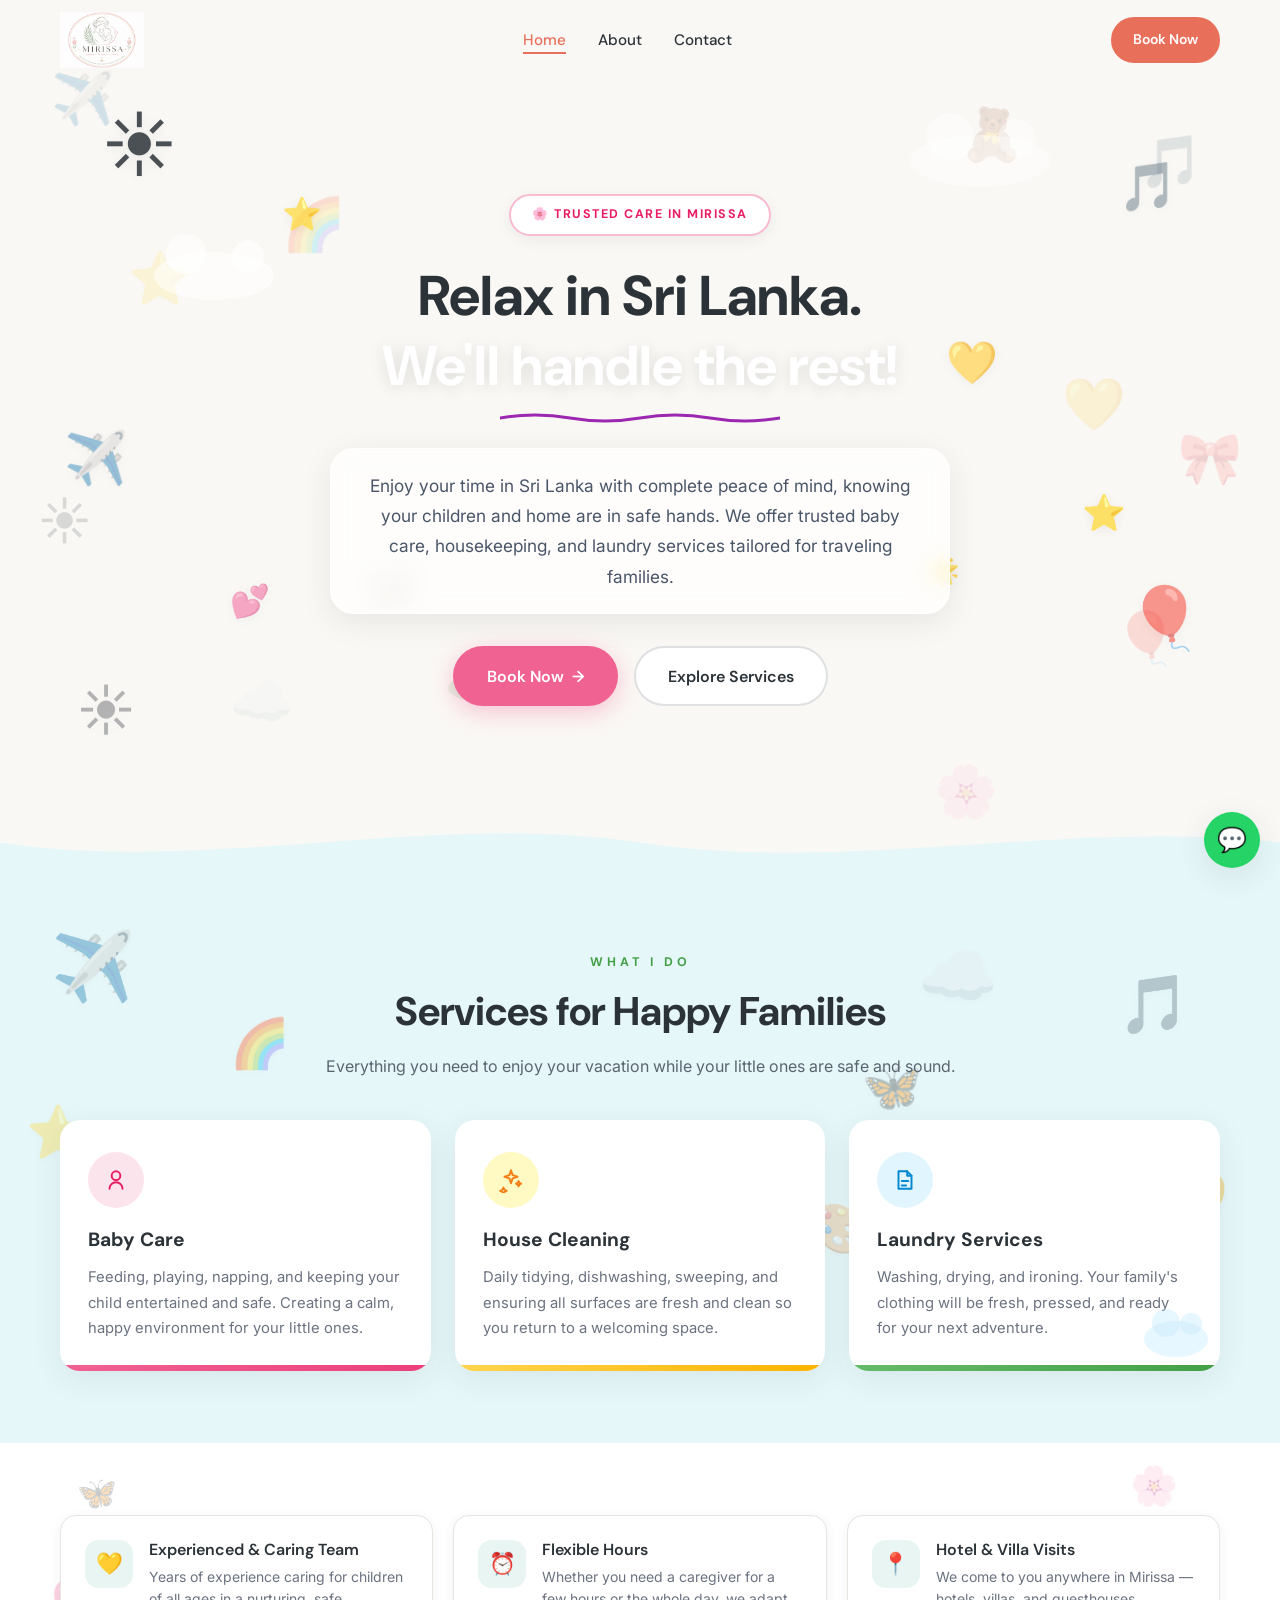
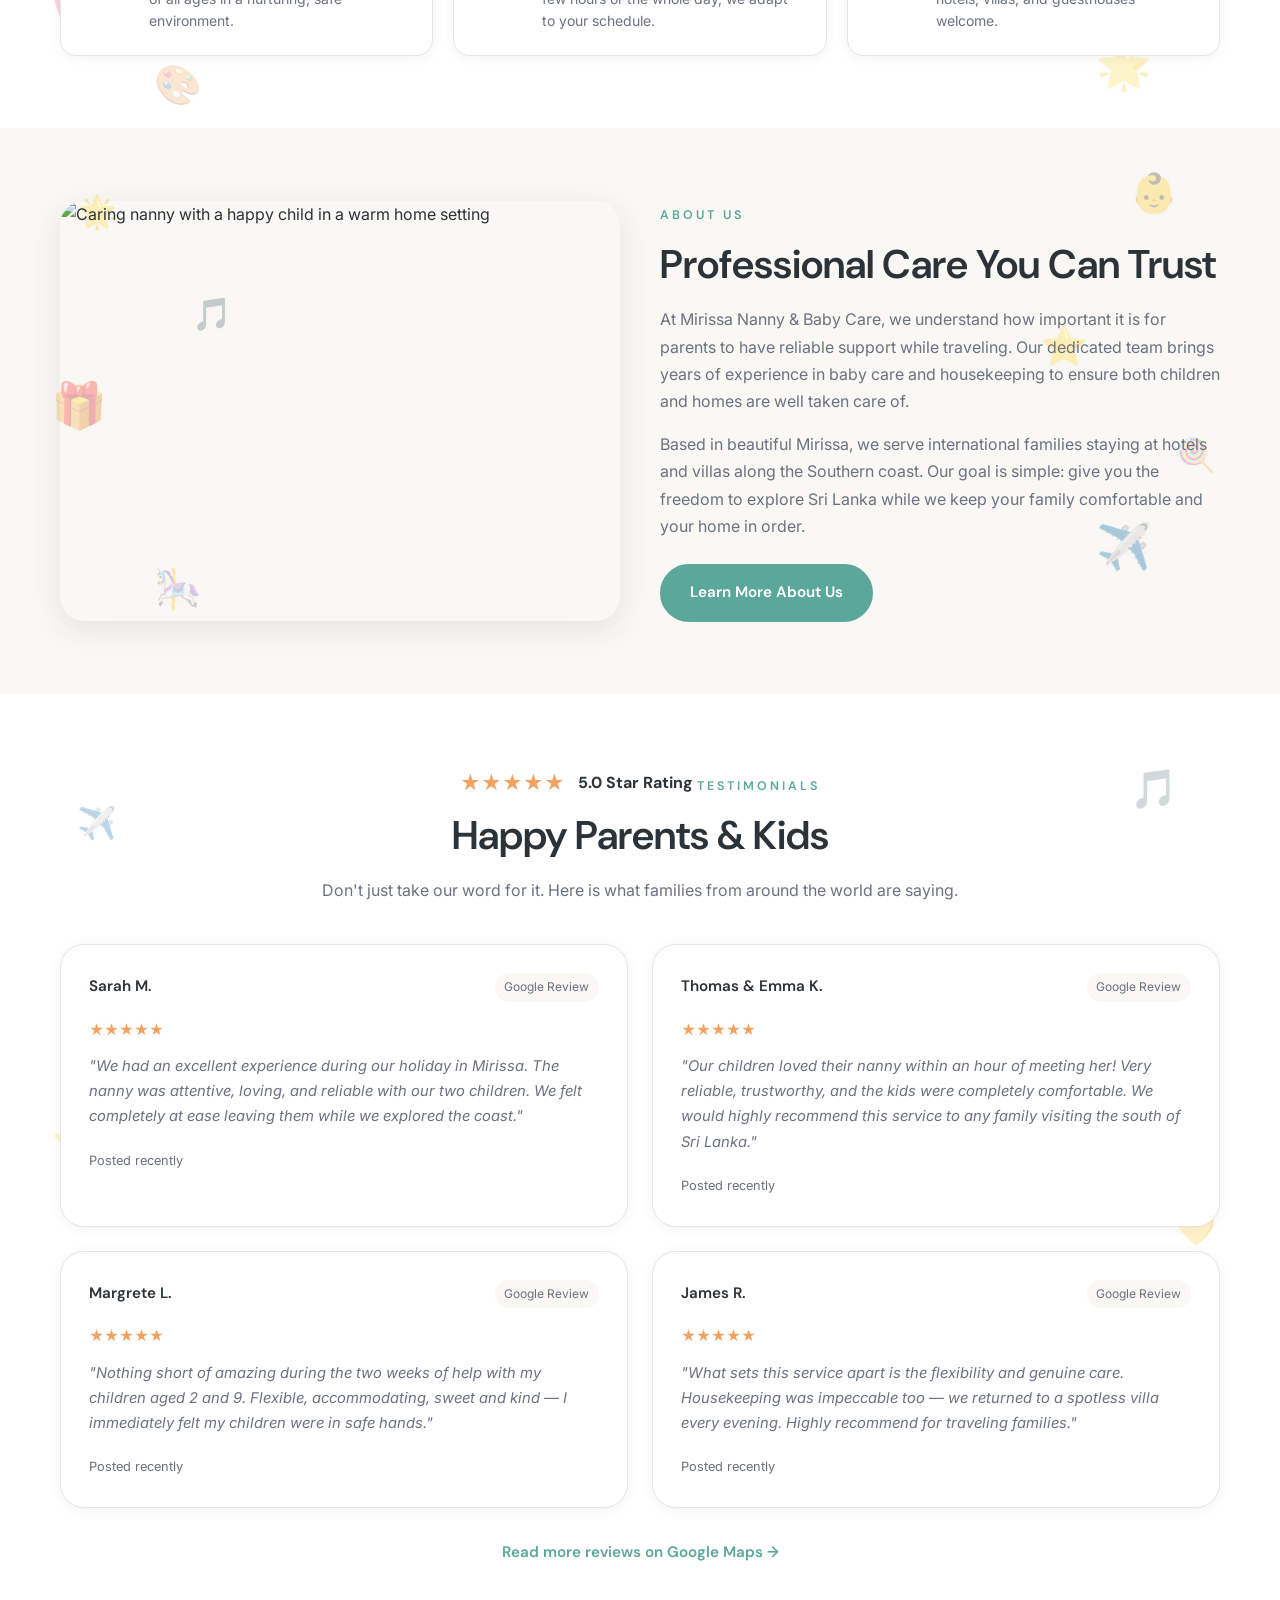
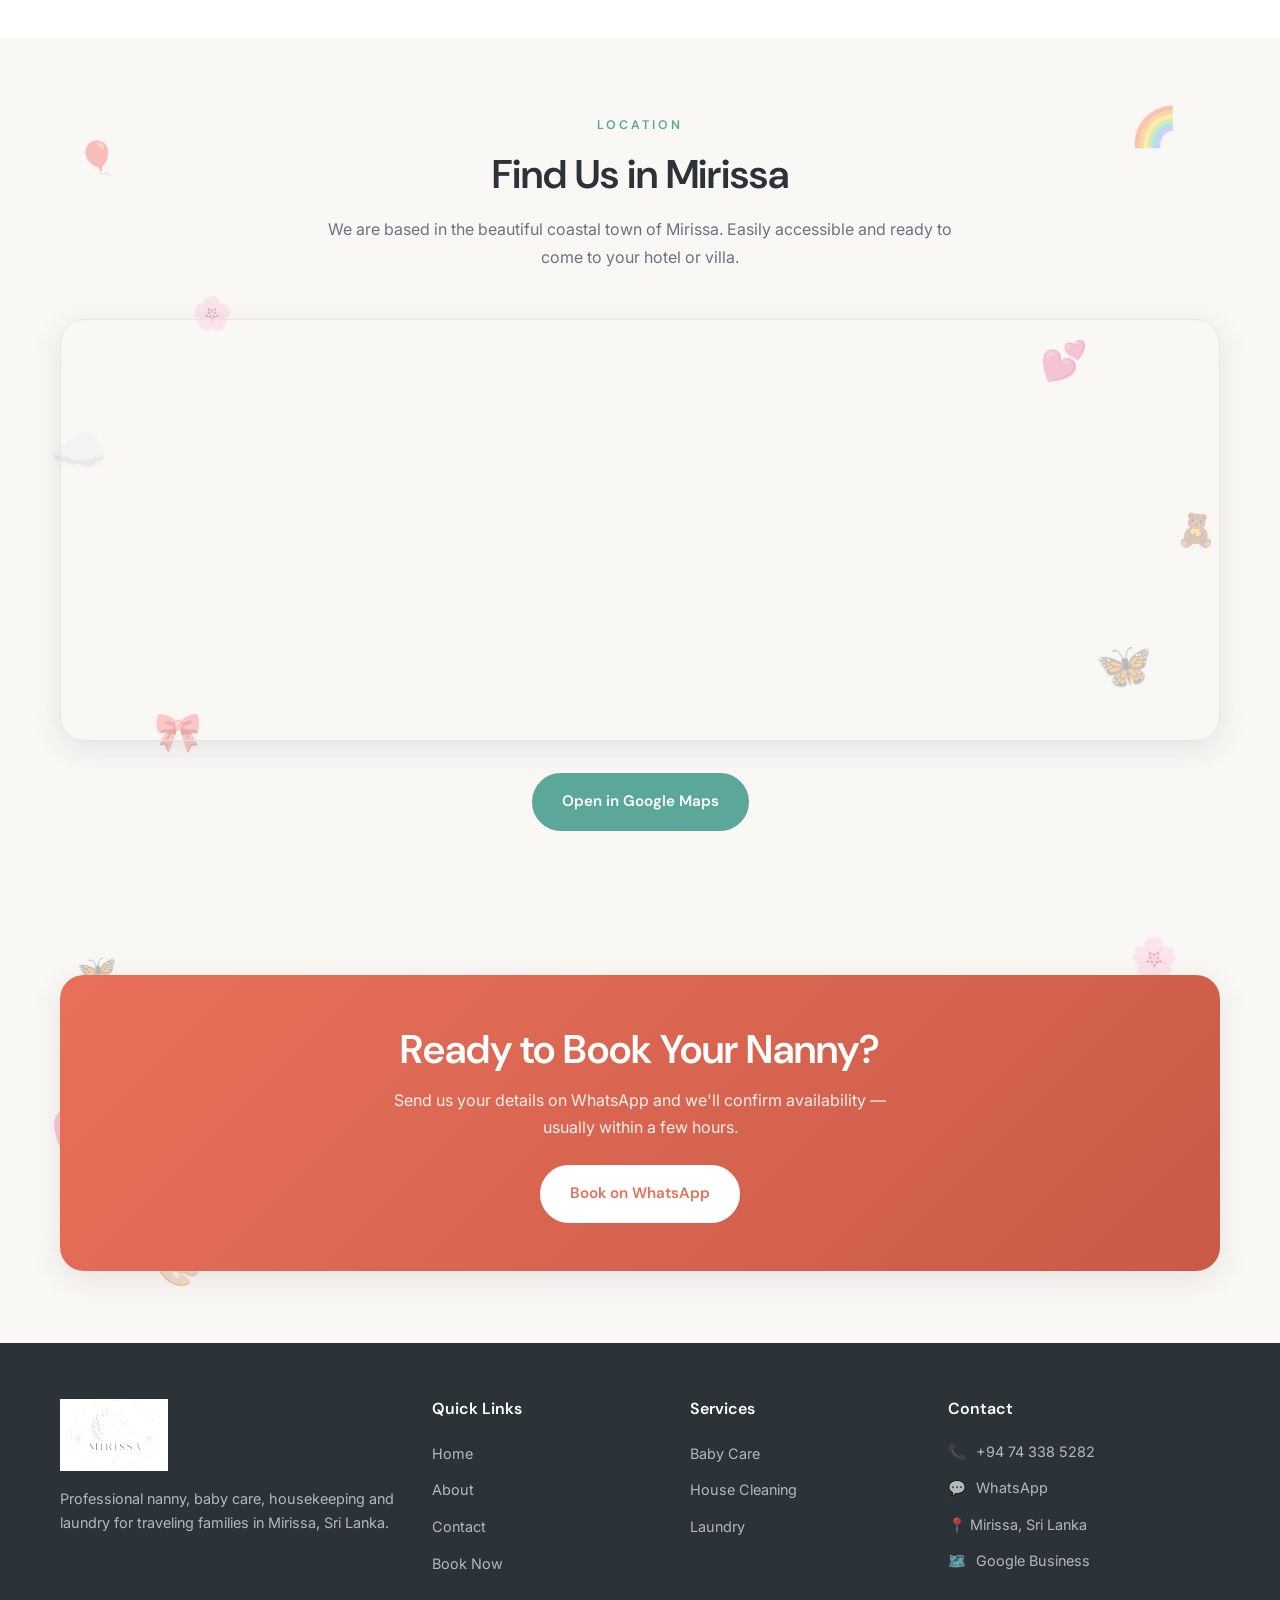
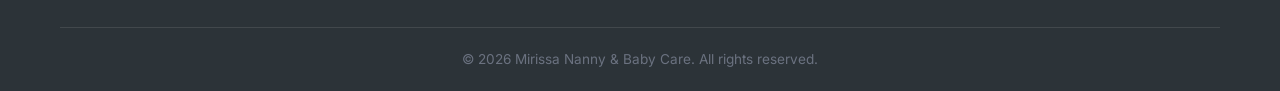
==== index.html @ ecc8b98b "add changes" ====
<!DOCTYPE html>
<html lang="en">
<head>
  <meta charset="UTF-8">
  <meta name="viewport" content="width=device-width, initial-scale=1.0">
  <meta name="description" content="Mirissa Nanny & Baby Care — professional nanny, baby care, housekeeping and laundry for traveling families in Mirissa, Sri Lanka. Book via WhatsApp.">
  <meta name="keywords" content="Mirissa nanny, baby care Mirissa, Sri Lanka nanny service, traveling families Mirissa, housekeeping Mirissa, villa nanny Sri Lanka">
  <meta name="author" content="Mirissa Nanny & Baby Care">
  <meta name="robots" content="index, follow">
  <link rel="canonical" href="https://mirissananny.com/">

  <title>Mirissa Nanny &amp; Baby Care | Trusted Baby Care for Traveling Families in Sri Lanka</title>

  <meta property="og:type" content="website">
  <meta property="og:title" content="Mirissa Nanny &amp; Baby Care | Trusted Baby Care in Sri Lanka">
  <meta property="og:description" content="Professional nanny, baby care, housekeeping and laundry for traveling families in Mirissa. Peace of mind while you explore Sri Lanka.">
  <meta property="og:url" content="https://mirissananny.com/">
  <meta property="og:image" content="https://mirissananny.com/images/logo.png">
  <meta property="og:locale" content="en_US">
  <meta property="og:site_name" content="Mirissa Nanny &amp; Baby Care">

  <meta name="twitter:card" content="summary_large_image">
  <meta name="twitter:title" content="Mirissa Nanny &amp; Baby Care">
  <meta name="twitter:description" content="Trusted baby care and housekeeping for traveling families in Mirissa, Sri Lanka.">
  <meta name="twitter:image" content="https://mirissananny.com/images/logo.png">

  <link rel="preconnect" href="https://fonts.googleapis.com">
  <link rel="preconnect" href="https://fonts.gstatic.com" crossorigin>
  <link href="https://fonts.googleapis.com/css2?family=DM+Sans:ital,opsz,wght@0,9..40,400;0,9..40,500;0,9..40,600;0,9..40,700;1,9..40,400&family=Inter:wght@400;500;600&display=swap" rel="stylesheet">
  <link rel="stylesheet" href="css/style.css">
  <link rel="icon" href="images/logo.png" type="image/png">

  <script type="application/ld+json">
  {
    "@context": "https://schema.org",
    "@type": "LocalBusiness",
    "name": "Mirissa Nanny & Baby Care",
    "description": "Professional nanny, baby care, housekeeping and laundry services for traveling families in Mirissa, Sri Lanka.",
    "url": "https://mirissananny.com",
    "telephone": "+94743385282",
    "image": "https://mirissananny.com/images/logo.png",
    "priceRange": "$$",
    "address": {
      "@type": "PostalAddress",
      "addressLocality": "Mirissa",
      "addressRegion": "Southern Province",
      "addressCountry": "LK"
    },
    "geo": {
      "@type": "GeoCoordinates",
      "latitude": "5.9483",
      "longitude": "80.4718"
    },
    "sameAs": ["https://share.google/t165Rj4TOkKUXh0MC"],
    "hasOfferCatalog": {
      "@type": "OfferCatalog",
      "name": "Family Care Services",
      "itemListElement": [
        { "@type": "Offer", "itemOffered": { "@type": "Service", "name": "Baby Care" } },
        { "@type": "Offer", "itemOffered": { "@type": "Service", "name": "House Cleaning" } },
        { "@type": "Offer", "itemOffered": { "@type": "Service", "name": "Laundry Services" } }
      ]
    }
  }
  </script>
</head>
<body class="page-home">

  <header class="header transparent" role="banner">
    <div class="header-inner">
      <a href="index.html" class="logo" aria-label="Mirissa Nanny &amp; Baby Care Home">
        <img src="images/logo.png" alt="Mirissa Nanny &amp; Baby Care" class="logo-img" width="200" height="72">
      </a>
      <nav class="nav" role="navigation" aria-label="Main navigation">
        <ul class="nav-list">
          <li><a href="index.html" class="nav-link active">Home</a></li>
          <li><a href="about.html" class="nav-link">About</a></li>
          <li><a href="contact.html" class="nav-link">Contact</a></li>
        </ul>
      </nav>
      <a href="contact.html#booking" class="btn btn-primary btn-sm header-cta">Book Now</a>
      <button class="hamburger" aria-label="Toggle menu"><span></span><span></span><span></span></button>
    </div>
  </header>

  <div class="mobile-nav-overlay"></div>
  <nav class="mobile-nav" role="navigation" aria-label="Mobile navigation">
    <ul class="mobile-nav-list">
      <li><a href="index.html" class="mobile-nav-link active">Home</a></li>
      <li><a href="about.html" class="mobile-nav-link">About</a></li>
      <li><a href="contact.html" class="mobile-nav-link">Contact</a></li>
      <li><a href="contact.html#booking" class="btn btn-primary" style="margin-top:1rem;width:100%;">Book Now</a></li>
    </ul>
  </nav>

  <main>
    <section class="hero hero-carousel" aria-label="Welcome">
      <div class="hero-carousel-bg" aria-hidden="true">
        <div class="hero-gradient-slide hero-gradient-slide-1"></div>
        <div class="hero-gradient-slide hero-gradient-slide-2"></div>
        <div class="hero-gradient-slide hero-gradient-slide-3"></div>
        <div class="hero-gradient-slide hero-gradient-slide-4"></div>
      </div>

      <div class="hero-float-decor" aria-hidden="true">
        <span class="hero-float hero-float-1">☀️</span>
        <span class="hero-float hero-float-2">☀️</span>
        <span class="hero-float hero-float-3">⭐</span>
        <span class="hero-float hero-float-4">⭐</span>
        <span class="hero-float hero-float-5">💛</span>
        <span class="hero-float hero-float-6">🎵</span>
        <span class="hero-float hero-float-7">✈️</span>
        <span class="hero-float hero-float-8">🎈</span>
        <span class="hero-float hero-float-9">💕</span>
        <span class="hero-float hero-float-10">🌟</span>
        <div class="hero-cloud hero-cloud-1"></div>
        <div class="hero-cloud hero-cloud-2"></div>
        <div class="hero-cloud hero-cloud-3"></div>
      </div>

      <div class="hero-content">
        <div class="hero-badge">🌸 Trusted Care in Mirissa</div>
        <h1 class="hero-title">
          <span class="hero-title-line">Relax in Sri Lanka.</span>
          <span class="hero-title-line hero-title-accent">We'll handle the rest!</span>
          <svg class="hero-wavy-line" viewBox="0 0 320 12" preserveAspectRatio="none" aria-hidden="true">
            <path d="M0,6 Q40,0 80,6 T160,6 T240,6 T320,6" fill="none" stroke="#9C27B0" stroke-width="3" stroke-linecap="round"/>
          </svg>
        </h1>
        <div class="hero-desc-box">
          <p>Enjoy your time in Sri Lanka with complete peace of mind, knowing your children and home are in safe hands. We offer trusted baby care, housekeeping, and laundry services tailored for traveling families.</p>
        </div>
        <div class="btn-group">
          <a href="contact.html#booking" class="btn btn-hero-primary">Book Now <span aria-hidden="true">→</span></a>
          <a href="#services" class="btn btn-hero-outline">Explore Services</a>
        </div>
      </div>

      <div class="hero-bottom-wave" aria-hidden="true">
        <svg viewBox="0 0 1440 120" preserveAspectRatio="none" xmlns="http://www.w3.org/2000/svg">
          <path d="M0,48 C240,88 480,8 720,48 C960,88 1200,18 1440,48 L1440,120 L0,120 Z" fill="#E6F7F9"/>
        </svg>
      </div>
    </section>

    <section class="section section-services" id="services">
      <div class="services-decor" aria-hidden="true">
        <span class="services-float services-float-1">✈️</span>
        <span class="services-float services-float-2">🎵</span>
        <span class="services-float services-float-3">⭐</span>
        <span class="services-float services-float-4">💛</span>
        <span class="services-float services-float-5">☀️</span>
        <span class="services-float services-float-6">🎈</span>
        <span class="services-float services-float-7">🌈</span>
        <span class="services-float services-float-8">☁️</span>
        <span class="services-float services-float-9">🧸</span>
        <span class="services-float services-float-10">🎀</span>
        <span class="services-float services-float-11">🦋</span>
        <span class="services-float services-float-12">🌸</span>
        <span class="services-float services-float-13">💕</span>
        <span class="services-float services-float-14">🎪</span>
        <span class="services-float services-float-15">🎨</span>
      </div>
      <div class="container text-center">
        <span class="section-label section-label-green animate-on-scroll">What I Do</span>
        <h2 class="section-title animate-on-scroll">Services for Happy Families</h2>
        <p class="section-subtitle animate-on-scroll">Everything you need to enjoy your vacation while your little ones are safe and sound.</p>
        <div class="services-grid">
          <article class="service-card service-card-pink animate-on-scroll">
            <div class="service-card-inner">
              <div class="service-icon-wrap service-icon-pink" aria-hidden="true">
                <svg viewBox="0 0 24 24" fill="none" stroke="currentColor" stroke-width="1.8" stroke-linecap="round" stroke-linejoin="round"><circle cx="12" cy="8" r="4"/><path d="M6 20c0-3.3 2.7-6 6-6s6 2.7 6 6"/></svg>
              </div>
              <h3>Baby Care</h3>
              <p>Feeding, playing, napping, and keeping your child entertained and safe. Creating a calm, happy environment for your little ones.</p>
            </div>
            <div class="service-accent service-accent-pink"></div>
          </article>
          <article class="service-card service-card-yellow animate-on-scroll">
            <div class="service-card-inner">
              <div class="service-icon-wrap service-icon-yellow" aria-hidden="true">
                <svg viewBox="0 0 24 24" fill="none" stroke="currentColor" stroke-width="1.8" stroke-linecap="round" stroke-linejoin="round"><path d="M12 3l1.5 4.5L18 9l-4.5 1.5L12 15l-1.5-4.5L6 9l4.5-1.5L12 3z"/><path d="M5 19l1 2 2 1-2 1-1 2-1-2-2-1 2-1 1-2z"/><path d="M19 13l.8 1.6 1.6.8-1.6.8-.8 1.6-.8-1.6-1.6-.8 1.6-.8.8-1.6z"/></svg>
              </div>
              <h3>House Cleaning</h3>
              <p>Daily tidying, dishwashing, sweeping, and ensuring all surfaces are fresh and clean so you return to a welcoming space.</p>
            </div>
            <div class="service-accent service-accent-yellow"></div>
          </article>
          <article class="service-card service-card-green animate-on-scroll">
            <div class="service-card-inner">
              <div class="service-icon-wrap service-icon-blue" aria-hidden="true">
                <svg viewBox="0 0 24 24" fill="none" stroke="currentColor" stroke-width="1.8" stroke-linecap="round" stroke-linejoin="round"><path d="M6 4h8l4 4v12H6z"/><path d="M14 4v4h4"/><path d="M9 13h6"/><path d="M9 17h4"/></svg>
              </div>
              <h3>Laundry Services</h3>
              <p>Washing, drying, and ironing. Your family's clothing will be fresh, pressed, and ready for your next adventure.</p>
              <div class="service-cloud" aria-hidden="true"></div>
            </div>
            <div class="service-accent service-accent-green"></div>
          </article>
        </div>
      </div>
    </section>

    <section class="section section-alt">
      <div class="container">
        <div class="features-strip">
          <div class="feature-mini animate-on-scroll">
            <div class="feature-mini-icon" aria-hidden="true">💛</div>
            <div>
              <h4>Experienced &amp; Caring Team</h4>
              <p>Years of experience caring for children of all ages in a nurturing, safe environment.</p>
            </div>
          </div>
          <div class="feature-mini animate-on-scroll">
            <div class="feature-mini-icon" aria-hidden="true">⏰</div>
            <div>
              <h4>Flexible Hours</h4>
              <p>Whether you need a caregiver for a few hours or the whole day, we adapt to your schedule.</p>
            </div>
          </div>
          <div class="feature-mini animate-on-scroll">
            <div class="feature-mini-icon" aria-hidden="true">📍</div>
            <div>
              <h4>Hotel &amp; Villa Visits</h4>
              <p>We come to you anywhere in Mirissa — hotels, villas, and guesthouses welcome.</p>
            </div>
          </div>
        </div>
      </div>
    </section>

    <section class="section">
      <div class="container">
        <div class="split-grid">
          <div class="split-image animate-on-scroll">
            <img src="https://images.unsplash.com/photo-1587654780291-39c9404d746b?w=800&q=80" alt="Caring nanny with a happy child in a warm home setting" loading="lazy" width="800" height="600">
          </div>
          <div class="split-content animate-on-scroll">
            <span class="section-label">About Us</span>
            <h2 class="section-title">Professional Care You Can Trust</h2>
            <p>At Mirissa Nanny &amp; Baby Care, we understand how important it is for parents to have reliable support while traveling. Our dedicated team brings years of experience in baby care and housekeeping to ensure both children and homes are well taken care of.</p>
            <p>Based in beautiful Mirissa, we serve international families staying at hotels and villas along the Southern coast. Our goal is simple: give you the freedom to explore Sri Lanka while we keep your family comfortable and your home in order.</p>
            <a href="about.html" class="btn btn-secondary" style="margin-top:0.5rem;">Learn More About Us</a>
          </div>
        </div>
      </div>
    </section>

    <section class="section section-alt">
      <div class="container">
        <div class="testimonials-header animate-on-scroll">
          <div class="star-rating" aria-label="5.0 star rating">
            ★★★★★ <span>5.0 Star Rating</span>
          </div>
          <span class="section-label">Testimonials</span>
          <h2 class="section-title">Happy Parents &amp; Kids</h2>
          <p class="section-subtitle" style="margin-bottom:0;">Don't just take our word for it. Here is what families from around the world are saying.</p>
        </div>
        <div class="testimonials-grid">
          <article class="review-card animate-on-scroll">
            <div class="review-header">
              <span class="review-author">Sarah M.</span>
              <span class="review-badge">Google Review</span>
            </div>
            <div class="review-stars" aria-hidden="true">★★★★★</div>
            <p class="review-text">"We had an excellent experience during our holiday in Mirissa. The nanny was attentive, loving, and reliable with our two children. We felt completely at ease leaving them while we explored the coast."</p>
            <span class="review-date">Posted recently</span>
          </article>
          <article class="review-card animate-on-scroll">
            <div class="review-header">
              <span class="review-author">Thomas &amp; Emma K.</span>
              <span class="review-badge">Google Review</span>
            </div>
            <div class="review-stars" aria-hidden="true">★★★★★</div>
            <p class="review-text">"Our children loved their nanny within an hour of meeting her! Very reliable, trustworthy, and the kids were completely comfortable. We would highly recommend this service to any family visiting the south of Sri Lanka."</p>
            <span class="review-date">Posted recently</span>
          </article>
          <article class="review-card animate-on-scroll">
            <div class="review-header">
              <span class="review-author">Margrete L.</span>
              <span class="review-badge">Google Review</span>
            </div>
            <div class="review-stars" aria-hidden="true">★★★★★</div>
            <p class="review-text">"Nothing short of amazing during the two weeks of help with my children aged 2 and 9. Flexible, accommodating, sweet and kind — I immediately felt my children were in safe hands."</p>
            <span class="review-date">Posted recently</span>
          </article>
          <article class="review-card animate-on-scroll">
            <div class="review-header">
              <span class="review-author">James R.</span>
              <span class="review-badge">Google Review</span>
            </div>
            <div class="review-stars" aria-hidden="true">★★★★★</div>
            <p class="review-text">"What sets this service apart is the flexibility and genuine care. Housekeeping was impeccable too — we returned to a spotless villa every evening. Highly recommend for traveling families."</p>
            <span class="review-date">Posted recently</span>
          </article>
        </div>
        <div class="text-center">
          <a href="https://share.google/t165Rj4TOkKUXh0MC" class="google-link" target="_blank" rel="noopener">Read more reviews on Google Maps →</a>
        </div>
      </div>
    </section>

    <section class="section map-section">
      <div class="container">
        <span class="section-label animate-on-scroll">Location</span>
        <h2 class="section-title animate-on-scroll">Find Us in Mirissa</h2>
        <p class="section-subtitle animate-on-scroll">We are based in the beautiful coastal town of Mirissa. Easily accessible and ready to come to your hotel or villa.</p>
        <div class="map-wrapper animate-on-scroll">
          <iframe src="https://maps.google.com/maps?q=Mirissa,Sri+Lanka&z=13&output=embed" title="Mirissa, Sri Lanka map" loading="lazy" allowfullscreen referrerpolicy="no-referrer-when-downgrade"></iframe>
        </div>
        <a href="https://share.google/t165Rj4TOkKUXh0MC" class="btn btn-secondary" target="_blank" rel="noopener">Open in Google Maps</a>
      </div>
    </section>

    <section class="section">
      <div class="container">
        <div class="cta-banner animate-on-scroll">
          <h2>Ready to Book Your Nanny?</h2>
          <p>Send us your details on WhatsApp and we'll confirm availability — usually within a few hours.</p>
          <a href="contact.html#booking" class="btn btn-primary">Book on WhatsApp</a>
        </div>
      </div>
    </section>
  </main>

  <footer class="footer" role="contentinfo">
    <div class="container">
      <div class="footer-grid">
        <div class="footer-brand">
          <a href="index.html" class="logo logo-footer">
            <img src="images/logo.png" alt="Mirissa Nanny &amp; Baby Care" class="logo-img logo-img-footer" width="220" height="80" loading="lazy">
          </a>
          <p>Professional nanny, baby care, housekeeping and laundry for traveling families in Mirissa, Sri Lanka.</p>
        </div>
        <div>
          <h4>Quick Links</h4>
          <ul class="footer-links">
            <li><a href="index.html">Home</a></li>
            <li><a href="about.html">About</a></li>
            <li><a href="contact.html">Contact</a></li>
            <li><a href="contact.html#booking">Book Now</a></li>
          </ul>
        </div>
        <div>
          <h4>Services</h4>
          <ul class="footer-links">
            <li><a href="index.html#services">Baby Care</a></li>
            <li><a href="index.html#services">House Cleaning</a></li>
            <li><a href="index.html#services">Laundry</a></li>
          </ul>
        </div>
        <div>
          <h4>Contact</h4>
          <ul class="footer-contact">
            <li>📞 <a href="tel:+94743385282">+94 74 338 5282</a></li>
            <li>💬 <a href="https://wa.me/94743385282" target="_blank" rel="noopener">WhatsApp</a></li>
            <li>📍 Mirissa, Sri Lanka</li>
            <li>🗺️ <a href="https://share.google/t165Rj4TOkKUXh0MC" target="_blank" rel="noopener">Google Business</a></li>
          </ul>
        </div>
      </div>
      <div class="footer-bottom">
        <p>&copy; 2026 Mirissa Nanny &amp; Baby Care. All rights reserved.</p>
      </div>
    </div>
  </footer>

  <button class="back-to-top" aria-label="Back to top">↑</button>
  <a href="https://wa.me/94743385282" class="whatsapp-float" target="_blank" rel="noopener" aria-label="Chat on WhatsApp">💬</a>
  <div class="mobile-sticky-bar">
    <a href="tel:+94743385282" class="mobile-sticky-call">📞 Call</a>
    <a href="https://wa.me/94743385282" class="mobile-sticky-whatsapp" target="_blank" rel="noopener">💬 WhatsApp</a>
  </div>

  <script src="js/script.js"></script>
</body>
</html>
---- css/style.css ----
/* ============================================
   Mirissa Nanny & Baby Care — Premium CSS
   Mobile-First | European Family Care Aesthetic
   ============================================ */

:root {
  --primary: #E8705A;
  --primary-dark: #C95A47;
  --primary-light: #FFF0ED;
  --secondary: #5BA89A;
  --secondary-light: #E8F5F2;
  --bg: #FAF8F5;
  --bg-card: #FFFFFF;
  --text: #2C3338;
  --text-muted: #6B7280;
  --border: #E8E4DF;
  --accent-gold: #F4A261;
  --whatsapp: #25D366;
  --whatsapp-dark: #1da851;
  --shadow-sm: 0 2px 12px rgba(44, 51, 56, 0.06);
  --shadow-md: 0 8px 30px rgba(44, 51, 56, 0.10);
  --shadow-lg: 0 20px 60px rgba(44, 51, 56, 0.12);
  --radius: 16px;
  --radius-lg: 24px;
  --radius-pill: 999px;
  --transition: 0.35s cubic-bezier(0.4, 0, 0.2, 1);
  --header-height: 80px;
  --font-heading: 'DM Sans', 'Poppins', sans-serif;
  --font-body: 'Inter', sans-serif;
}

*, *::before, *::after {
  box-sizing: border-box;
  margin: 0;
  padding: 0;
}

html {
  scroll-behavior: smooth;
  font-size: 16px;
}

body {
  font-family: var(--font-body);
  color: var(--text);
  background: var(--bg);
  line-height: 1.7;
  overflow-x: hidden;
  -webkit-font-smoothing: antialiased;
  padding-bottom: 60px;
}

@media (min-width: 768px) {
  body { padding-bottom: 0; }
}

img {
  max-width: 100%;
  height: auto;
  display: block;
}

a {
  text-decoration: none;
  color: inherit;
  transition: color var(--transition);
}

ul, ol { list-style: none; }

button, input, select, textarea {
  font-family: inherit;
  font-size: inherit;
}

h1, h2, h3, h4, h5, h6 {
  font-family: var(--font-heading);
  font-weight: 600;
  line-height: 1.3;
  color: var(--text);
}

h1 { font-size: clamp(2rem, 5vw, 3.25rem); }
h2 { font-size: clamp(1.75rem, 4vw, 2.5rem); }
h3 { font-size: clamp(1.2rem, 3vw, 1.5rem); }

p { color: var(--text-muted); }

.section-label {
  display: inline-block;
  font-family: var(--font-heading);
  font-size: 0.78rem;
  font-weight: 600;
  letter-spacing: 3px;
  text-transform: uppercase;
  color: var(--secondary);
  margin-bottom: 0.75rem;
}

.section-title { margin-bottom: 1rem; }

.section-subtitle {
  max-width: 640px;
  margin: 0 auto 3rem;
  text-align: center;
}

.container {
  width: 100%;
  max-width: 1200px;
  margin: 0 auto;
  padding: 0 1.25rem;
}

.section {
  position: relative;
  padding: 4.5rem 0;
  overflow: hidden;
}

.section .container {
  position: relative;
  z-index: 2;
}

.section-alt {
  background: var(--bg-card);
}

.text-center { text-align: center; }

/* --- Buttons --- */
.btn {
  display: inline-flex;
  align-items: center;
  justify-content: center;
  gap: 0.5rem;
  padding: 0.875rem 1.75rem;
  border-radius: var(--radius-pill);
  font-family: var(--font-heading);
  font-weight: 600;
  font-size: 0.95rem;
  border: 2px solid transparent;
  cursor: pointer;
  transition: all var(--transition);
  white-space: nowrap;
}

.btn-primary {
  background: var(--primary);
  color: #fff;
  border-color: var(--primary);
}

.btn-primary:hover {
  background: var(--primary-dark);
  border-color: var(--primary-dark);
  transform: translateY(-2px);
  box-shadow: var(--shadow-md);
}

.btn-outline {
  background: transparent;
  color: #fff;
  border-color: rgba(255, 255, 255, 0.85);
}

.btn-outline:hover {
  background: rgba(255, 255, 255, 0.15);
  transform: translateY(-2px);
}

.btn-secondary {
  background: var(--secondary);
  color: #fff;
  border-color: var(--secondary);
}

.btn-secondary:hover {
  background: #4a9688;
  transform: translateY(-2px);
  box-shadow: var(--shadow-md);
}

.btn-whatsapp {
  background: var(--whatsapp);
  color: #fff;
  border-color: var(--whatsapp);
}

.btn-whatsapp:hover {
  background: var(--whatsapp-dark);
  transform: translateY(-2px);
  box-shadow: var(--shadow-md);
}

.btn-sm {
  padding: 0.6rem 1.25rem;
  font-size: 0.875rem;
}

.btn-group {
  display: flex;
  flex-wrap: wrap;
  gap: 1rem;
  margin-top: 1.75rem;
}

/* --- Header --- */
.header {
  position: fixed;
  top: 0;
  left: 0;
  right: 0;
  z-index: 1000;
  height: var(--header-height);
  transition: all var(--transition);
}

.header.scrolled {
  background: rgba(255, 255, 255, 0.97);
  backdrop-filter: blur(12px);
  box-shadow: var(--shadow-sm);
}

.header.transparent {
  background: transparent;
}

.header-inner {
  display: flex;
  align-items: center;
  justify-content: space-between;
  max-width: 1200px;
  margin: 0 auto;
  padding: 0 1.25rem;
  height: 100%;
}

.logo {
  display: flex;
  align-items: center;
  z-index: 1001;
  flex-shrink: 0;
}

.logo-img {
  height: 56px;
  width: auto;
  max-width: min(200px, 48vw);
  object-fit: contain;
  display: block;
  transition: transform var(--transition);
}

.logo:hover .logo-img {
  transform: scale(1.02);
}

.logo-img-footer {
  height: 72px;
  max-width: 220px;
  filter: brightness(1.05);
}

.logo-footer {
  margin-bottom: 0.75rem;
}

@media (max-width: 991px) {
  .logo-img {
    height: 48px;
    max-width: min(170px, 52vw);
  }
}

.nav { display: none; }

@media (min-width: 992px) {
  .nav { display: block; }
}

.nav-list {
  display: flex;
  align-items: center;
  gap: 2rem;
}

.nav-link {
  font-family: var(--font-heading);
  font-weight: 500;
  font-size: 0.95rem;
  color: var(--text);
  position: relative;
}

.header.transparent .nav-link { color: var(--text); }
.header.scrolled .nav-link { color: var(--text); }

.nav-link::after {
  content: '';
  position: absolute;
  bottom: -4px;
  left: 0;
  width: 0;
  height: 2px;
  background: var(--primary);
  transition: width var(--transition);
}

.nav-link:hover::after,
.nav-link.active::after { width: 100%; }

.nav-link.active { color: var(--primary); }
.header.transparent .nav-link.active { color: var(--primary); }

.header-cta { display: none; }

@media (min-width: 992px) {
  .header-cta { display: inline-flex; }
}

.hamburger {
  display: flex;
  flex-direction: column;
  justify-content: center;
  gap: 5px;
  width: 44px;
  height: 44px;
  background: none;
  border: none;
  cursor: pointer;
  z-index: 1001;
  padding: 8px;
}

@media (min-width: 992px) {
  .hamburger { display: none; }
}

.hamburger span {
  display: block;
  width: 24px;
  height: 2px;
  background: var(--text);
  transition: all var(--transition);
  border-radius: 2px;
}

.header.transparent .hamburger span { background: var(--text); }
.header.scrolled .hamburger span { background: var(--text); }

.hamburger.active span:nth-child(1) {
  transform: rotate(45deg) translate(5px, 5px);
}

.hamburger.active span:nth-child(2) { opacity: 0; }

.hamburger.active span:nth-child(3) {
  transform: rotate(-45deg) translate(5px, -5px);
}

.mobile-nav-overlay {
  position: fixed;
  inset: 0;
  background: rgba(44, 51, 56, 0.5);
  z-index: 998;
  opacity: 0;
  visibility: hidden;
  transition: all var(--transition);
}

.mobile-nav-overlay.open {
  opacity: 1;
  visibility: visible;
}

.mobile-nav {
  position: fixed;
  top: 0;
  right: -100%;
  width: min(320px, 85vw);
  height: 100vh;
  background: var(--bg-card);
  z-index: 999;
  padding: calc(var(--header-height) + 1.5rem) 1.5rem 2rem;
  transition: right var(--transition);
  box-shadow: var(--shadow-lg);
  overflow-y: auto;
}

.mobile-nav.open { right: 0; }

.mobile-nav-list {
  display: flex;
  flex-direction: column;
  gap: 0.25rem;
}

.mobile-nav-link {
  display: block;
  padding: 0.875rem 0;
  font-family: var(--font-heading);
  font-weight: 500;
  font-size: 1.05rem;
  color: var(--text);
  border-bottom: 1px solid var(--border);
}

.mobile-nav-link.active {
  color: var(--primary);
}

/* --- Hero (Color-Changing Carousel) --- */
.hero {
  position: relative;
  min-height: 100vh;
  min-height: 100dvh;
  display: flex;
  align-items: center;
  justify-content: center;
  overflow: hidden;
}

.hero-carousel-bg {
  position: absolute;
  inset: 0;
  z-index: 0;
}

.hero-gradient-slide {
  position: absolute;
  inset: 0;
  opacity: 0;
  animation: heroGradientCarousel 20s ease-in-out infinite;
}

.hero-gradient-slide-1 {
  background: linear-gradient(105deg, #FF6B8A 0%, #FF8E72 35%, #FFD166 100%);
  animation-delay: 0s;
}

.hero-gradient-slide-2 {
  background: linear-gradient(105deg, #F06292 0%, #FFB74D 45%, #FFF176 100%);
  animation-delay: 5s;
}

.hero-gradient-slide-3 {
  background: linear-gradient(105deg, #EC407A 0%, #FFAB91 40%, #FFEE58 100%);
  animation-delay: 10s;
}

.hero-gradient-slide-4 {
  background: linear-gradient(105deg, #FF8A80 0%, #FFD54F 50%, #A5D6A7 100%);
  animation-delay: 15s;
}

@keyframes heroGradientCarousel {
  0%, 22%   { opacity: 1; }
  25%, 97%  { opacity: 0; }
  100%      { opacity: 1; }
}

/* Floating hero decorations */
.hero-float-decor {
  position: absolute;
  inset: 0;
  z-index: 1;
  pointer-events: none;
  overflow: hidden;
}

.hero-float {
  position: absolute;
  line-height: 1;
  animation: heroItemFloat 7s ease-in-out infinite;
  filter: drop-shadow(0 2px 6px rgba(0, 0, 0, 0.08));
}

.hero-float-1  { top: 12%; left: 8%;   font-size: 3.5rem; opacity: 0.85; animation-delay: 0s; }
.hero-float-2  { bottom: 18%; left: 6%; font-size: 2.8rem; opacity: 0.35; animation-delay: 2s; }
.hero-float-3  { top: 22%; left: 22%;  font-size: 2rem;   opacity: 0.7;  animation-delay: 1s; }
.hero-float-4  { top: 55%; right: 12%; font-size: 2.2rem; opacity: 0.75; animation-delay: 3s; }
.hero-float-5  { top: 38%; right: 22%; font-size: 2.6rem; opacity: 0.6;  animation-delay: 0.5s; }
.hero-float-6  { top: 18%; right: 8%;  font-size: 2.4rem; opacity: 0.45; animation-delay: 4s; }
.hero-float-7  { top: 48%; left: 5%;   font-size: 2.8rem; opacity: 0.4;  animation-delay: 2.5s; }
.hero-float-8  { bottom: 28%; right: 6%; font-size: 3rem; opacity: 0.55; animation-delay: 1.5s; }
.hero-float-9  { top: 65%; left: 18%;  font-size: 2rem;   opacity: 0.5;  animation-delay: 3.5s; }
.hero-float-10 { bottom: 35%; right: 25%; font-size: 1.8rem; opacity: 0.65; animation-delay: 5s; }

.hero-cloud {
  position: absolute;
  background: rgba(255, 255, 255, 0.55);
  border-radius: 50%;
  animation: heroItemFloat 9s ease-in-out infinite;
}

.hero-cloud::before,
.hero-cloud::after {
  content: '';
  position: absolute;
  background: rgba(255, 255, 255, 0.55);
  border-radius: 50%;
}

.hero-cloud-1 {
  width: 90px;
  height: 36px;
  top: 28%;
  left: 12%;
  animation-delay: 0.8s;
}

.hero-cloud-1::before { width: 40px; height: 40px; top: -18px; left: 12px; }
.hero-cloud-1::after  { width: 32px; height: 32px; top: -12px; right: 10px; }

.hero-cloud-2 {
  width: 110px;
  height: 42px;
  top: 15%;
  right: 18%;
  background: rgba(255, 255, 255, 0.4);
  animation-delay: 2.2s;
}

.hero-cloud-2::before { width: 48px; height: 48px; top: -22px; left: 16px; background: rgba(255,255,255,0.4); }
.hero-cloud-2::after  { width: 38px; height: 38px; top: -16px; right: 14px; background: rgba(255,255,255,0.4); }

.hero-cloud-3 {
  width: 70px;
  height: 28px;
  bottom: 22%;
  left: 35%;
  background: rgba(200, 230, 201, 0.5);
  animation-delay: 4s;
}

.hero-cloud-3::before { width: 32px; height: 32px; top: -14px; left: 8px; background: rgba(200,230,201,0.5); }
.hero-cloud-3::after  { width: 26px; height: 26px; top: -10px; right: 8px; background: rgba(200,230,201,0.5); }

@keyframes heroItemFloat {
  0%, 100% { transform: translateY(0) rotate(0deg); }
  50% { transform: translateY(-18px) rotate(6deg); }
}

.hero-content {
  position: relative;
  z-index: 2;
  text-align: center;
  max-width: 820px;
  padding: calc(var(--header-height) + 2rem) 1.5rem clamp(5rem, 12vw, 7rem);
}

.hero-badge {
  display: inline-flex;
  align-items: center;
  gap: 0.5rem;
  background: #FFFFFF;
  border: 2px solid #F8BBD0;
  padding: 0.55rem 1.35rem;
  border-radius: var(--radius-pill);
  color: #E91E63;
  font-family: var(--font-heading);
  font-size: 0.78rem;
  font-weight: 700;
  letter-spacing: 1.5px;
  text-transform: uppercase;
  margin-bottom: 1.75rem;
  box-shadow: 0 4px 16px rgba(0, 0, 0, 0.06);
  animation: heroBadgeFloat 4s ease-in-out infinite;
}

@keyframes heroBadgeFloat {
  0%, 100% { transform: translateY(0); }
  50% { transform: translateY(-4px); }
}

.hero-title {
  margin-bottom: 1.5rem;
  display: flex;
  flex-direction: column;
  align-items: center;
  gap: 0.35rem;
}

.hero-title-line {
  display: block;
  font-size: clamp(2rem, 5.5vw, 3.5rem);
  font-weight: 700;
  line-height: 1.15;
  color: #2C3338;
}

.hero-title-accent {
  color: #FFFFFF;
  text-shadow: 0 2px 16px rgba(0, 0, 0, 0.12);
}

.hero-wavy-line {
  width: min(280px, 70%);
  height: 12px;
  margin-top: 0.5rem;
}

.hero-desc-box {
  background: rgba(255, 255, 255, 0.72);
  backdrop-filter: blur(12px);
  border-radius: 24px;
  padding: 1.35rem 1.75rem;
  max-width: 620px;
  margin: 0 auto 2rem;
  box-shadow: 0 8px 32px rgba(0, 0, 0, 0.08);
  border: 1px solid rgba(255, 255, 255, 0.8);
}

.hero-desc-box p {
  color: #4A5568;
  font-size: clamp(0.95rem, 2.2vw, 1.08rem);
  line-height: 1.75;
  margin: 0;
}

.hero .btn-group { justify-content: center; }

.btn-hero-primary {
  background: #F06292;
  color: #fff;
  border: 2px solid #F06292;
  padding: 0.9rem 2rem;
  border-radius: var(--radius-pill);
  font-family: var(--font-heading);
  font-weight: 600;
  font-size: 1rem;
  box-shadow: 0 6px 24px rgba(240, 98, 146, 0.35);
  transition: all var(--transition);
}

.btn-hero-primary:hover {
  background: #EC407A;
  border-color: #EC407A;
  transform: translateY(-3px);
  box-shadow: 0 10px 32px rgba(240, 98, 146, 0.45);
}

.btn-hero-outline {
  background: #FFFFFF;
  color: #2C3338;
  border: 2px solid rgba(44, 51, 56, 0.15);
  padding: 0.9rem 2rem;
  border-radius: var(--radius-pill);
  font-family: var(--font-heading);
  font-weight: 600;
  font-size: 1rem;
  transition: all var(--transition);
}

.btn-hero-outline:hover {
  background: rgba(255, 255, 255, 0.9);
  border-color: rgba(44, 51, 56, 0.25);
  transform: translateY(-3px);
  box-shadow: var(--shadow-md);
}

.page-home .header.transparent .nav-link,
.page-home .header.transparent .logo { filter: none; }

.hero-bottom-wave {
  position: absolute;
  bottom: 0;
  left: 0;
  right: 0;
  z-index: 4;
  line-height: 0;
  pointer-events: none;
}

.hero-bottom-wave svg {
  display: block;
  width: 100%;
  height: clamp(56px, 10vw, 96px);
  vertical-align: bottom;
}

@media (min-width: 768px) {
  .hero-float-1  { font-size: 4.5rem; }
  .hero-float-2  { font-size: 3.5rem; }
  .hero-float-6  { font-size: 3rem; }
  .hero-float-7  { font-size: 3.2rem; }
  .hero-float-8  { font-size: 3.8rem; }
  .hero-cloud-1  { width: 120px; height: 48px; }
  .hero-cloud-2  { width: 140px; height: 52px; }
}

@media (max-width: 767px) {
  .hero-float-9,
  .hero-float-10,
  .hero-cloud-3 { display: none; }
}

@media (prefers-reduced-motion: reduce) {
  .hero-gradient-slide {
    animation: none;
    opacity: 0;
  }
  .hero-gradient-slide-1 { opacity: 1; }
  .hero-float,
  .hero-cloud,
  .hero-badge { animation: none; }
}

/* --- Page Hero --- */
.page-hero {
  position: relative;
  min-height: 340px;
  display: flex;
  align-items: center;
  justify-content: center;
  background-size: cover;
  background-position: center;
  margin-top: var(--header-height);
  overflow: hidden;
}

.page-hero::before {
  content: '';
  position: absolute;
  inset: 0;
  background: linear-gradient(135deg, rgba(44, 51, 56, 0.75), rgba(232, 112, 90, 0.5));
}

.page-hero-content {
  position: relative;
  z-index: 2;
  text-align: center;
  padding: 3rem 1.5rem;
}

.page-hero-content h1 { color: #fff; margin-bottom: 0.75rem; }
.page-hero-content p { color: rgba(255, 255, 255, 0.9); font-size: 1.1rem; }

/* --- Services Section (Playful) --- */
.section-services {
  position: relative;
  background: #E6F7F9;
  padding: 2.5rem 0 4.5rem;
  margin-top: -1px;
  overflow: hidden;
}

@media (min-width: 768px) {
  .section-services { padding-top: 3rem; }
}

.section-services .container {
  position: relative;
  z-index: 2;
}

.section-label-green {
  color: #43A047;
  font-weight: 700;
  letter-spacing: 4px;
}

.section-services .section-title {
  color: #2C3338;
  font-weight: 700;
}

.section-services .section-subtitle {
  color: #5a6570;
  margin-bottom: 2.5rem;
}

.services-decor {
  position: absolute;
  inset: 0;
  pointer-events: none;
  z-index: 1;
}

.services-float {
  position: absolute;
  font-size: 3rem;
  opacity: 0.32;
  line-height: 1;
  animation: servicesFloat 8s ease-in-out infinite;
  filter: drop-shadow(0 2px 4px rgba(0, 0, 0, 0.06));
}

.services-float-1  { top: 6%;   left: 4%;   font-size: 3.5rem; animation-delay: 0s; }
.services-float-2  { top: 14%;  right: 7%;  font-size: 3rem;   animation-delay: 1.5s; }
.services-float-3  { top: 38%;  left: 2%;   font-size: 2.8rem; animation-delay: 3s; }
.services-float-4  { top: 50%;  right: 4%;  font-size: 3.2rem; animation-delay: 0.8s; }
.services-float-5  { bottom: 24%; left: 8%;  font-size: 3.8rem; animation-delay: 2s; }
.services-float-6  { bottom: 28%; right: 10%; font-size: 3.2rem; animation-delay: 4s; }
.services-float-7  { top: 22%;  left: 18%;  font-size: 2.6rem; animation-delay: 1.2s; }
.services-float-8  { top: 8%;   right: 22%; font-size: 3.4rem; animation-delay: 2.5s; }
.services-float-9  { top: 62%;  left: 14%;  font-size: 3rem;   animation-delay: 3.5s; }
.services-float-10 { top: 72%;  right: 20%; font-size: 2.8rem; animation-delay: 0.5s; }
.services-float-11 { top: 30%;  right: 28%; font-size: 2.6rem; animation-delay: 4.5s; }
.services-float-12 { bottom: 18%; left: 28%; font-size: 2.8rem; animation-delay: 1.8s; }
.services-float-13 { top: 48%;  right: 16%; font-size: 2.5rem; animation-delay: 2.8s; }
.services-float-14 { top: 55%;  left: 38%;  font-size: 2.4rem; animation-delay: 5s; opacity: 0.22; }
.services-float-15 { bottom: 35%; right: 32%; font-size: 2.6rem; animation-delay: 3.2s; opacity: 0.26; }

@media (min-width: 768px) {
  .services-float { font-size: 3.5rem; opacity: 0.35; }
  .services-float-1  { font-size: 4.2rem; }
  .services-float-2  { font-size: 3.6rem; }
  .services-float-3  { font-size: 3.2rem; }
  .services-float-4  { font-size: 3.8rem; }
  .services-float-5  { font-size: 4.5rem; }
  .services-float-6  { font-size: 3.6rem; }
  .services-float-7  { font-size: 3rem; }
  .services-float-8  { font-size: 4rem; }
  .services-float-9  { font-size: 3.5rem; }
  .services-float-10 { font-size: 3.2rem; }
  .services-float-11 { font-size: 3rem; }
  .services-float-12 { font-size: 3.2rem; }
  .services-float-13 { font-size: 2.8rem; }
  .services-float-14 { font-size: 2.8rem; opacity: 0.25; }
  .services-float-15 { font-size: 3rem; opacity: 0.28; }
}

@media (max-width: 480px) {
  .services-float-14,
  .services-float-15 { display: none; }
}

@keyframes servicesFloat {
  0%, 100% { transform: translateY(0) rotate(0deg); }
  50% { transform: translateY(-16px) rotate(8deg); }
}

.services-grid {
  display: grid;
  grid-template-columns: 1fr;
  gap: 1.75rem;
  text-align: left;
}

@media (min-width: 768px) {
  .services-grid { grid-template-columns: repeat(3, 1fr); gap: 1.5rem; }
}

.service-card {
  position: relative;
  background: #FFFFFF;
  border-radius: 20px;
  box-shadow: 0 8px 32px rgba(44, 51, 56, 0.08);
  overflow: hidden;
  transition: transform var(--transition), box-shadow var(--transition);
  display: flex;
  flex-direction: column;
}

.service-card:hover {
  transform: translateY(-8px);
  box-shadow: 0 16px 48px rgba(44, 51, 56, 0.12);
}

.service-card-inner {
  position: relative;
  padding: 2rem 1.75rem 1.5rem;
  flex: 1;
}

.service-icon-wrap {
  width: 56px;
  height: 56px;
  border-radius: 50%;
  display: flex;
  align-items: center;
  justify-content: center;
  margin-bottom: 1.25rem;
}

.service-icon-wrap svg {
  width: 26px;
  height: 26px;
}

.service-icon-pink {
  background: #FCE4EC;
  color: #E91E63;
}

.service-icon-yellow {
  background: #FFF9C4;
  color: #F57F17;
}

.service-icon-blue {
  background: #E1F5FE;
  color: #0288D1;
}

.service-card h3 {
  margin-bottom: 0.75rem;
  color: #2C3338;
  font-size: 1.2rem;
  font-weight: 700;
}

.service-card p {
  font-size: 0.925rem;
  line-height: 1.7;
  color: #6B7280;
  margin: 0;
}

.service-accent {
  height: 6px;
  width: 100%;
  flex-shrink: 0;
}

.service-accent-pink { background: linear-gradient(90deg, #F06292, #EC407A); }
.service-accent-yellow { background: linear-gradient(90deg, #FFD54F, #FFB300); }
.service-accent-green { background: linear-gradient(90deg, #66BB6A, #43A047); }

.service-cloud {
  position: absolute;
  bottom: 0.5rem;
  right: 0.75rem;
  width: 64px;
  height: 36px;
  background: rgba(179, 229, 252, 0.45);
  border-radius: 50%;
  opacity: 0.7;
}

.service-cloud::before,
.service-cloud::after {
  content: '';
  position: absolute;
  background: rgba(179, 229, 252, 0.45);
  border-radius: 50%;
}

.service-cloud::before {
  width: 28px;
  height: 28px;
  top: -12px;
  left: 8px;
}

.service-cloud::after {
  width: 22px;
  height: 22px;
  top: -8px;
  right: 6px;
}

@media (prefers-reduced-motion: reduce) {
  .services-float { animation: none; }
}

/* --- Features / Why Us --- */
.features-strip {
  display: grid;
  grid-template-columns: 1fr;
  gap: 1.25rem;
}

@media (min-width: 768px) {
  .features-strip { grid-template-columns: repeat(3, 1fr); }
}

.feature-mini {
  display: flex;
  align-items: flex-start;
  gap: 1rem;
  background: var(--bg-card);
  padding: 1.5rem;
  border-radius: var(--radius);
  box-shadow: var(--shadow-sm);
  border: 1px solid var(--border);
}

.feature-mini-icon {
  flex-shrink: 0;
  width: 48px;
  height: 48px;
  background: var(--secondary-light);
  border-radius: 14px;
  display: flex;
  align-items: center;
  justify-content: center;
  font-size: 1.35rem;
}

.feature-mini h4 {
  font-size: 1rem;
  margin-bottom: 0.35rem;
  color: var(--text);
}

.feature-mini p {
  font-size: 0.875rem;
  line-height: 1.55;
}

.features-grid {
  display: grid;
  grid-template-columns: 1fr;
  gap: 1.5rem;
}

@media (min-width: 768px) {
  .features-grid { grid-template-columns: repeat(3, 1fr); }
}

.feature-card {
  background: var(--bg);
  border-radius: var(--radius-lg);
  padding: 2rem 1.5rem;
  text-align: center;
  border: 1px solid var(--border);
  transition: all var(--transition);
}

.feature-card:hover {
  transform: translateY(-4px);
  box-shadow: var(--shadow-md);
}

.feature-icon {
  font-size: 2.5rem;
  margin-bottom: 1rem;
}

.feature-card h3 {
  margin-bottom: 0.75rem;
  font-size: 1.15rem;
}

.feature-card p { font-size: 0.925rem; }

/* --- Split Section --- */
.split-grid {
  display: grid;
  grid-template-columns: 1fr;
  gap: 2.5rem;
  align-items: center;
}

@media (min-width: 992px) {
  .split-grid { grid-template-columns: 1fr 1fr; }
}

.split-image {
  border-radius: var(--radius-lg);
  overflow: hidden;
  box-shadow: var(--shadow-md);
}

.split-image img {
  width: 100%;
  height: 100%;
  min-height: 320px;
  object-fit: cover;
}

.split-content p {
  margin-bottom: 1rem;
}

.values-grid {
  display: grid;
  grid-template-columns: repeat(2, 1fr);
  gap: 1rem;
  margin-top: 2rem;
}

@media (min-width: 768px) {
  .values-grid { grid-template-columns: repeat(4, 1fr); }
}

.value-item {
  text-align: center;
  padding: 1.5rem 1rem;
  background: var(--bg);
  border-radius: var(--radius);
  border: 1px solid var(--border);
}

.value-icon {
  font-size: 2rem;
  margin-bottom: 0.75rem;
}

.value-item h4 {
  font-size: 0.95rem;
  margin-bottom: 0.35rem;
}

.value-item p {
  font-size: 0.8rem;
  line-height: 1.5;
}

/* --- Testimonials --- */
.testimonials-header {
  text-align: center;
  margin-bottom: 2.5rem;
}

.star-rating {
  display: inline-flex;
  align-items: center;
  gap: 0.35rem;
  color: var(--accent-gold);
  font-size: 1.25rem;
  margin-bottom: 0.5rem;
}

.star-rating span {
  font-family: var(--font-heading);
  font-weight: 700;
  color: var(--text);
  font-size: 1rem;
  margin-left: 0.5rem;
}

.testimonials-grid {
  display: grid;
  grid-template-columns: 1fr;
  gap: 1.5rem;
}

@media (min-width: 768px) {
  .testimonials-grid { grid-template-columns: repeat(2, 1fr); }
}

@media (min-width: 1024px) {
  .testimonials-grid { grid-template-columns: repeat(2, 1fr); }
}

.review-card {
  background: var(--bg-card);
  border-radius: var(--radius-lg);
  padding: 1.75rem;
  box-shadow: var(--shadow-sm);
  border: 1px solid var(--border);
  transition: all var(--transition);
}

.review-card:hover {
  box-shadow: var(--shadow-md);
  transform: translateY(-3px);
}

.review-header {
  display: flex;
  align-items: center;
  justify-content: space-between;
  margin-bottom: 1rem;
}

.review-author {
  font-family: var(--font-heading);
  font-weight: 600;
  color: var(--text);
  font-size: 0.95rem;
}

.review-badge {
  font-size: 0.75rem;
  color: var(--text-muted);
  background: var(--bg);
  padding: 0.25rem 0.6rem;
  border-radius: var(--radius-pill);
}

.review-stars {
  color: var(--accent-gold);
  font-size: 0.9rem;
  margin-bottom: 0.75rem;
}

.review-text {
  font-size: 0.925rem;
  line-height: 1.7;
  color: var(--text-muted);
  font-style: italic;
  margin-bottom: 1rem;
}

.review-date {
  font-size: 0.8rem;
  color: var(--text-muted);
}

.google-link {
  display: inline-flex;
  align-items: center;
  gap: 0.5rem;
  margin-top: 2rem;
  color: var(--secondary);
  font-family: var(--font-heading);
  font-weight: 600;
  font-size: 0.95rem;
}

.google-link:hover { color: var(--primary); }

/* --- Map --- */
.map-section {
  text-align: center;
}

.map-wrapper {
  border-radius: var(--radius-lg);
  overflow: hidden;
  box-shadow: var(--shadow-md);
  margin: 2rem 0;
  border: 1px solid var(--border);
}

.map-wrapper iframe {
  width: 100%;
  height: 350px;
  border: 0;
  display: block;
}

@media (min-width: 768px) {
  .map-wrapper iframe { height: 420px; }
}

/* --- CTA Banner --- */
.cta-banner {
  background: linear-gradient(135deg, var(--primary) 0%, var(--primary-dark) 100%);
  border-radius: var(--radius-lg);
  padding: 3rem 2rem;
  text-align: center;
  color: #fff;
  box-shadow: var(--shadow-md);
}

.cta-banner h2 {
  color: #fff;
  margin-bottom: 0.75rem;
}

.cta-banner p {
  color: rgba(255, 255, 255, 0.9);
  margin-bottom: 1.5rem;
  max-width: 520px;
  margin-left: auto;
  margin-right: auto;
}

.cta-banner .btn-primary {
  background: #fff;
  color: var(--primary);
  border-color: #fff;
}

.cta-banner .btn-primary:hover {
  background: var(--primary-light);
  color: var(--primary-dark);
}

/* --- Gallery --- */
.gallery-grid {
  display: grid;
  grid-template-columns: repeat(2, 1fr);
  gap: 1rem;
}

@media (min-width: 768px) {
  .gallery-grid { grid-template-columns: repeat(3, 1fr); gap: 1.25rem; }
}

.gallery-item {
  position: relative;
  border-radius: var(--radius);
  overflow: hidden;
  cursor: pointer;
  aspect-ratio: 4/3;
  box-shadow: var(--shadow-sm);
}

.gallery-item img {
  width: 100%;
  height: 100%;
  object-fit: cover;
  transition: transform var(--transition);
}

.gallery-item:hover img { transform: scale(1.06); }

.gallery-item::after {
  content: '';
  position: absolute;
  inset: 0;
  background: rgba(44, 51, 56, 0);
  transition: background var(--transition);
}

.gallery-item:hover::after {
  background: rgba(44, 51, 56, 0.15);
}

/* --- Lightbox --- */
.lightbox {
  position: fixed;
  inset: 0;
  background: rgba(0, 0, 0, 0.92);
  z-index: 2000;
  display: flex;
  align-items: center;
  justify-content: center;
  opacity: 0;
  visibility: hidden;
  transition: all var(--transition);
}

.lightbox.open {
  opacity: 1;
  visibility: visible;
}

.lightbox img {
  max-width: 90vw;
  max-height: 85vh;
  object-fit: contain;
  border-radius: var(--radius);
}

.lightbox-close,
.lightbox-prev,
.lightbox-next {
  position: absolute;
  background: rgba(255, 255, 255, 0.15);
  border: none;
  color: #fff;
  width: 48px;
  height: 48px;
  border-radius: 50%;
  font-size: 1.5rem;
  cursor: pointer;
  transition: background var(--transition);
  display: flex;
  align-items: center;
  justify-content: center;
}

.lightbox-close:hover,
.lightbox-prev:hover,
.lightbox-next:hover {
  background: rgba(255, 255, 255, 0.3);
}

.lightbox-close { top: 1.5rem; right: 1.5rem; }
.lightbox-prev { left: 1.5rem; top: 50%; transform: translateY(-50%); }
.lightbox-next { right: 1.5rem; top: 50%; transform: translateY(-50%); }

/* --- Contact --- */
.contact-grid {
  display: grid;
  grid-template-columns: 1fr;
  gap: 2.5rem;
  align-items: start;
}

@media (min-width: 992px) {
  .contact-grid { grid-template-columns: 1fr 1.4fr; }
}

.contact-info-card {
  background: var(--bg-card);
  border-radius: var(--radius-lg);
  padding: 2rem;
  box-shadow: var(--shadow-sm);
  border: 1px solid var(--border);
}

.contact-item {
  display: flex;
  align-items: flex-start;
  gap: 1rem;
  padding: 1rem 0;
  border-bottom: 1px solid var(--border);
}

.contact-item:last-child { border-bottom: none; }

.contact-item-icon {
  width: 44px;
  height: 44px;
  background: var(--primary-light);
  border-radius: 12px;
  display: flex;
  align-items: center;
  justify-content: center;
  font-size: 1.2rem;
  flex-shrink: 0;
}

.contact-item h4 {
  font-size: 0.85rem;
  color: var(--text-muted);
  font-weight: 500;
  margin-bottom: 0.25rem;
}

.contact-item p,
.contact-item a {
  font-family: var(--font-heading);
  font-weight: 600;
  color: var(--text);
  font-size: 0.95rem;
}

.contact-item a:hover { color: var(--primary); }

.contact-buttons {
  display: flex;
  flex-wrap: wrap;
  gap: 0.75rem;
  margin-top: 1.5rem;
}

/* --- Booking Form --- */
.form-card {
  background: var(--bg-card);
  border-radius: var(--radius-lg);
  padding: 2rem;
  box-shadow: var(--shadow-md);
  border: 1px solid var(--border);
}

.form-card h2 {
  margin-bottom: 0.5rem;
  font-size: 1.5rem;
}

.form-note {
  font-size: 0.875rem;
  color: var(--text-muted);
  margin-bottom: 1.75rem;
  padding: 0.75rem 1rem;
  background: var(--secondary-light);
  border-radius: var(--radius);
  border-left: 3px solid var(--secondary);
}

.form-group {
  margin-bottom: 1.25rem;
}

.form-group label {
  display: block;
  font-family: var(--font-heading);
  font-weight: 600;
  font-size: 0.875rem;
  color: var(--text);
  margin-bottom: 0.5rem;
}

.form-group input,
.form-group select,
.form-group textarea {
  width: 100%;
  padding: 0.8rem 1rem;
  border: 1.5px solid var(--border);
  border-radius: var(--radius);
  background: var(--bg);
  color: var(--text);
  transition: border-color var(--transition);
}

.form-group input:focus,
.form-group select:focus,
.form-group textarea:focus {
  outline: none;
  border-color: var(--secondary);
  box-shadow: 0 0 0 3px rgba(91, 168, 154, 0.15);
}

.form-group textarea {
  min-height: 100px;
  resize: vertical;
}

.checkbox-group {
  display: flex;
  flex-wrap: wrap;
  gap: 0.75rem;
}

.checkbox-label {
  display: flex;
  align-items: center;
  gap: 0.5rem;
  padding: 0.65rem 1rem;
  background: var(--bg);
  border: 1.5px solid var(--border);
  border-radius: var(--radius-pill);
  cursor: pointer;
  font-size: 0.875rem;
  font-weight: 500;
  transition: all var(--transition);
  user-select: none;
}

.checkbox-label:has(input:checked) {
  background: var(--primary-light);
  border-color: var(--primary);
  color: var(--primary-dark);
}

.checkbox-label input {
  width: auto;
  accent-color: var(--primary);
}

.form-row {
  display: grid;
  grid-template-columns: 1fr;
  gap: 1.25rem;
}

@media (min-width: 576px) {
  .form-row { grid-template-columns: 1fr 1fr; }
}

/* --- Calendar --- */
.calendar-widget {
  background: var(--bg);
  border: 1.5px solid var(--border);
  border-radius: var(--radius);
  padding: 1rem;
}

.calendar-header {
  display: flex;
  align-items: center;
  justify-content: space-between;
  margin-bottom: 1rem;
}

.calendar-header h4 {
  font-size: 1rem;
  font-weight: 600;
}

.calendar-nav {
  display: flex;
  gap: 0.5rem;
}

.calendar-nav button {
  width: 36px;
  height: 36px;
  border: 1.5px solid var(--border);
  background: var(--bg-card);
  border-radius: 10px;
  cursor: pointer;
  font-size: 1rem;
  transition: all var(--transition);
}

.calendar-nav button:hover {
  border-color: var(--primary);
  color: var(--primary);
}

.calendar-weekdays {
  display: grid;
  grid-template-columns: repeat(7, 1fr);
  gap: 4px;
  margin-bottom: 0.5rem;
}

.calendar-weekdays span {
  text-align: center;
  font-size: 0.75rem;
  font-weight: 600;
  color: var(--text-muted);
  padding: 0.35rem 0;
}

.calendar-days {
  display: grid;
  grid-template-columns: repeat(7, 1fr);
  gap: 4px;
}

.calendar-day {
  aspect-ratio: 1;
  display: flex;
  align-items: center;
  justify-content: center;
  border: none;
  background: transparent;
  border-radius: 10px;
  font-size: 0.875rem;
  cursor: pointer;
  color: var(--text);
  transition: all var(--transition);
}

.calendar-day:hover:not(:disabled):not(.empty) {
  background: var(--primary-light);
}

.calendar-day.today {
  border: 1.5px solid var(--secondary);
}

.calendar-day.selected {
  background: var(--primary);
  color: #fff;
  font-weight: 600;
}

.calendar-day.past,
.calendar-day.empty {
  color: var(--border);
  cursor: default;
}

.calendar-day.past:not(.empty) {
  color: #ccc;
  cursor: not-allowed;
}

.calendar-selected {
  margin-top: 0.75rem;
  font-size: 0.875rem;
  color: var(--secondary);
  font-weight: 600;
  min-height: 1.25rem;
}

.field-error {
  display: block;
  color: #e74c3c;
  font-size: 0.8rem;
  margin-top: 0.35rem;
}

/* --- FAQ --- */
.faq-list {
  max-width: 760px;
  margin: 0 auto;
}

.faq-item {
  background: var(--bg-card);
  border: 1px solid var(--border);
  border-radius: var(--radius);
  margin-bottom: 0.75rem;
  overflow: hidden;
}

.faq-question {
  width: 100%;
  display: flex;
  align-items: center;
  justify-content: space-between;
  gap: 1rem;
  padding: 1.15rem 1.25rem;
  background: none;
  border: none;
  cursor: pointer;
  text-align: left;
  font-family: var(--font-heading);
  font-weight: 600;
  font-size: 0.95rem;
  color: var(--text);
}

.faq-question:hover { color: var(--primary); }

.faq-icon {
  flex-shrink: 0;
  width: 28px;
  height: 28px;
  background: var(--primary-light);
  border-radius: 8px;
  display: flex;
  align-items: center;
  justify-content: center;
  font-size: 1.1rem;
  transition: transform var(--transition);
}

.faq-item.open .faq-icon { transform: rotate(45deg); }

.faq-answer {
  max-height: 0;
  overflow: hidden;
  transition: max-height var(--transition);
}

.faq-item.open .faq-answer { max-height: 200px; }

.faq-answer p {
  padding: 0 1.25rem 1.15rem;
  font-size: 0.925rem;
  line-height: 1.65;
}

/* --- Serve List --- */
.serve-list {
  display: grid;
  grid-template-columns: 1fr;
  gap: 1rem;
  max-width: 700px;
  margin: 0 auto;
}

@media (min-width: 576px) {
  .serve-list { grid-template-columns: repeat(2, 1fr); }
}

.serve-item {
  display: flex;
  align-items: center;
  gap: 0.75rem;
  padding: 1rem 1.25rem;
  background: var(--bg);
  border-radius: var(--radius);
  border: 1px solid var(--border);
  font-family: var(--font-heading);
  font-weight: 500;
  font-size: 0.925rem;
  color: var(--text);
}

.serve-item::before {
  content: '✓';
  color: var(--secondary);
  font-weight: 700;
}

/* --- Footer --- */
.footer {
  background: var(--text);
  color: rgba(255, 255, 255, 0.85);
  padding: 3.5rem 0 0;
  margin-top: 0;
}

.footer-grid {
  display: grid;
  grid-template-columns: 1fr;
  gap: 2rem;
  padding-bottom: 2.5rem;
}

@media (min-width: 576px) {
  .footer-grid { grid-template-columns: repeat(2, 1fr); }
}

@media (min-width: 992px) {
  .footer-grid { grid-template-columns: 1.5fr 1fr 1fr 1.2fr; }
}

.footer-brand .logo {
  color: #fff;
  margin-bottom: 1rem;
}

.footer-brand .logo-img-footer {
  filter: brightness(1.15);
}

.footer-brand p {
  color: rgba(255, 255, 255, 0.65);
  font-size: 0.9rem;
  line-height: 1.65;
  margin-bottom: 1rem;
}

.footer h4 {
  color: #fff;
  font-size: 1rem;
  margin-bottom: 1.25rem;
}

.footer-links li { margin-bottom: 0.6rem; }

.footer-links a {
  color: rgba(255, 255, 255, 0.65);
  font-size: 0.9rem;
  transition: color var(--transition);
}

.footer-links a:hover { color: var(--primary); }

.footer-contact li {
  display: flex;
  align-items: flex-start;
  gap: 0.6rem;
  margin-bottom: 0.75rem;
  font-size: 0.9rem;
  color: rgba(255, 255, 255, 0.65);
}

.footer-bottom {
  border-top: 1px solid rgba(255, 255, 255, 0.1);
  padding: 1.25rem 0;
  text-align: center;
  font-size: 0.85rem;
  color: rgba(255, 255, 255, 0.45);
}

/* --- WhatsApp Float --- */
.whatsapp-float {
  position: fixed;
  bottom: 5.5rem;
  right: 1.25rem;
  width: 56px;
  height: 56px;
  background: var(--whatsapp);
  color: #fff;
  border-radius: 50%;
  display: flex;
  align-items: center;
  justify-content: center;
  font-size: 1.5rem;
  box-shadow: var(--shadow-md);
  z-index: 900;
  transition: all var(--transition);
  animation: pulse-wa 2.5s infinite;
}

.whatsapp-float:hover {
  background: var(--whatsapp-dark);
  transform: scale(1.08);
}

@keyframes pulse-wa {
  0%, 100% { box-shadow: 0 4px 20px rgba(37, 211, 102, 0.4); }
  50% { box-shadow: 0 4px 30px rgba(37, 211, 102, 0.65); }
}

@media (min-width: 768px) {
  .whatsapp-float { bottom: 2rem; }
}

/* --- Mobile Sticky Bar --- */
.mobile-sticky-bar {
  position: fixed;
  bottom: 0;
  left: 0;
  right: 0;
  display: flex;
  z-index: 890;
  box-shadow: 0 -4px 20px rgba(0, 0, 0, 0.1);
}

@media (min-width: 768px) {
  .mobile-sticky-bar { display: none; }
}

.mobile-sticky-call,
.mobile-sticky-whatsapp {
  flex: 1;
  display: flex;
  align-items: center;
  justify-content: center;
  gap: 0.5rem;
  padding: 0.875rem;
  font-family: var(--font-heading);
  font-weight: 600;
  font-size: 0.9rem;
  color: #fff;
}

.mobile-sticky-call {
  background: var(--primary);
}

.mobile-sticky-whatsapp {
  background: var(--whatsapp);
}

/* --- Back to Top --- */
.back-to-top {
  position: fixed;
  bottom: 5.5rem;
  left: 1.25rem;
  width: 44px;
  height: 44px;
  background: var(--bg-card);
  border: 1px solid var(--border);
  border-radius: 50%;
  display: flex;
  align-items: center;
  justify-content: center;
  cursor: pointer;
  z-index: 880;
  opacity: 0;
  visibility: hidden;
  transition: all var(--transition);
  box-shadow: var(--shadow-sm);
  font-size: 1.1rem;
  color: var(--text);
}

.back-to-top.visible {
  opacity: 1;
  visibility: visible;
}

.back-to-top:hover {
  background: var(--primary);
  color: #fff;
  border-color: var(--primary);
}

@media (min-width: 768px) {
  .back-to-top { bottom: 2rem; left: auto; right: 5.5rem; }
}

/* --- Toast --- */
.toast {
  position: fixed;
  bottom: 6rem;
  left: 50%;
  transform: translateX(-50%) translateY(20px);
  background: var(--text);
  color: #fff;
  padding: 0.875rem 1.5rem;
  border-radius: var(--radius-pill);
  font-size: 0.9rem;
  font-weight: 500;
  z-index: 3000;
  opacity: 0;
  visibility: hidden;
  transition: all var(--transition);
  box-shadow: var(--shadow-lg);
}

.toast.show {
  opacity: 1;
  visibility: visible;
  transform: translateX(-50%) translateY(0);
}

/* --- Animations --- */
.animate-on-scroll {
  opacity: 0;
  transform: translateY(30px);
  transition: opacity 0.7s ease, transform 0.7s ease;
}

.animate-on-scroll.animated {
  opacity: 1;
  transform: translateY(0);
}

/* --- Global Floating Icons --- */
main {
  position: relative;
  z-index: 2;
}

.site-float-decor {
  position: fixed;
  inset: 0;
  pointer-events: none;
  z-index: 0;
  overflow: hidden;
}

.site-float {
  position: absolute;
  font-size: clamp(2rem, 4vw, 3.5rem);
  opacity: 0.14;
  line-height: 1;
  animation: floatIconDrift 10s ease-in-out infinite;
  filter: drop-shadow(0 2px 4px rgba(0, 0, 0, 0.05));
}

.section-float-decor {
  position: absolute;
  inset: 0;
  pointer-events: none;
  z-index: 1;
  overflow: hidden;
}

.section-float {
  position: absolute;
  font-size: clamp(2rem, 3.5vw, 3.2rem);
  opacity: 0.3;
  line-height: 1;
  animation: floatIconDrift 8s ease-in-out infinite;
  filter: drop-shadow(0 2px 4px rgba(0, 0, 0, 0.06));
}

.page-hero .section-float {
  opacity: 0.5;
  z-index: 1;
}

.section-alt .section-float {
  opacity: 0.26;
}

.section-services .services-float {
  z-index: 1;
}

@keyframes floatIconDrift {
  0%, 100% { transform: translateY(0) rotate(0deg); }
  33% { transform: translateY(-14px) rotate(5deg); }
  66% { transform: translateY(-6px) rotate(-4deg); }
}

@media (min-width: 768px) {
  .site-float { opacity: 0.16; }
  .section-float { opacity: 0.32; }
}

@media (max-width: 767px) {
  .site-float-decor .site-float:nth-child(n+9) {
    display: none;
  }
  .section-float-decor .section-float:nth-child(n+6) {
    display: none;
  }
}

@media (prefers-reduced-motion: reduce) {
  .site-float,
  .section-float {
    animation: none;
  }
}

/* --- Focus --- */
:focus-visible {
  outline: 2px solid var(--secondary);
  outline-offset: 2px;
}

/* --- Print --- */
@media print {
  .header, .whatsapp-float, .back-to-top, .mobile-sticky-bar, .hamburger {
    display: none !important;
  }
  body { padding-bottom: 0; }
}
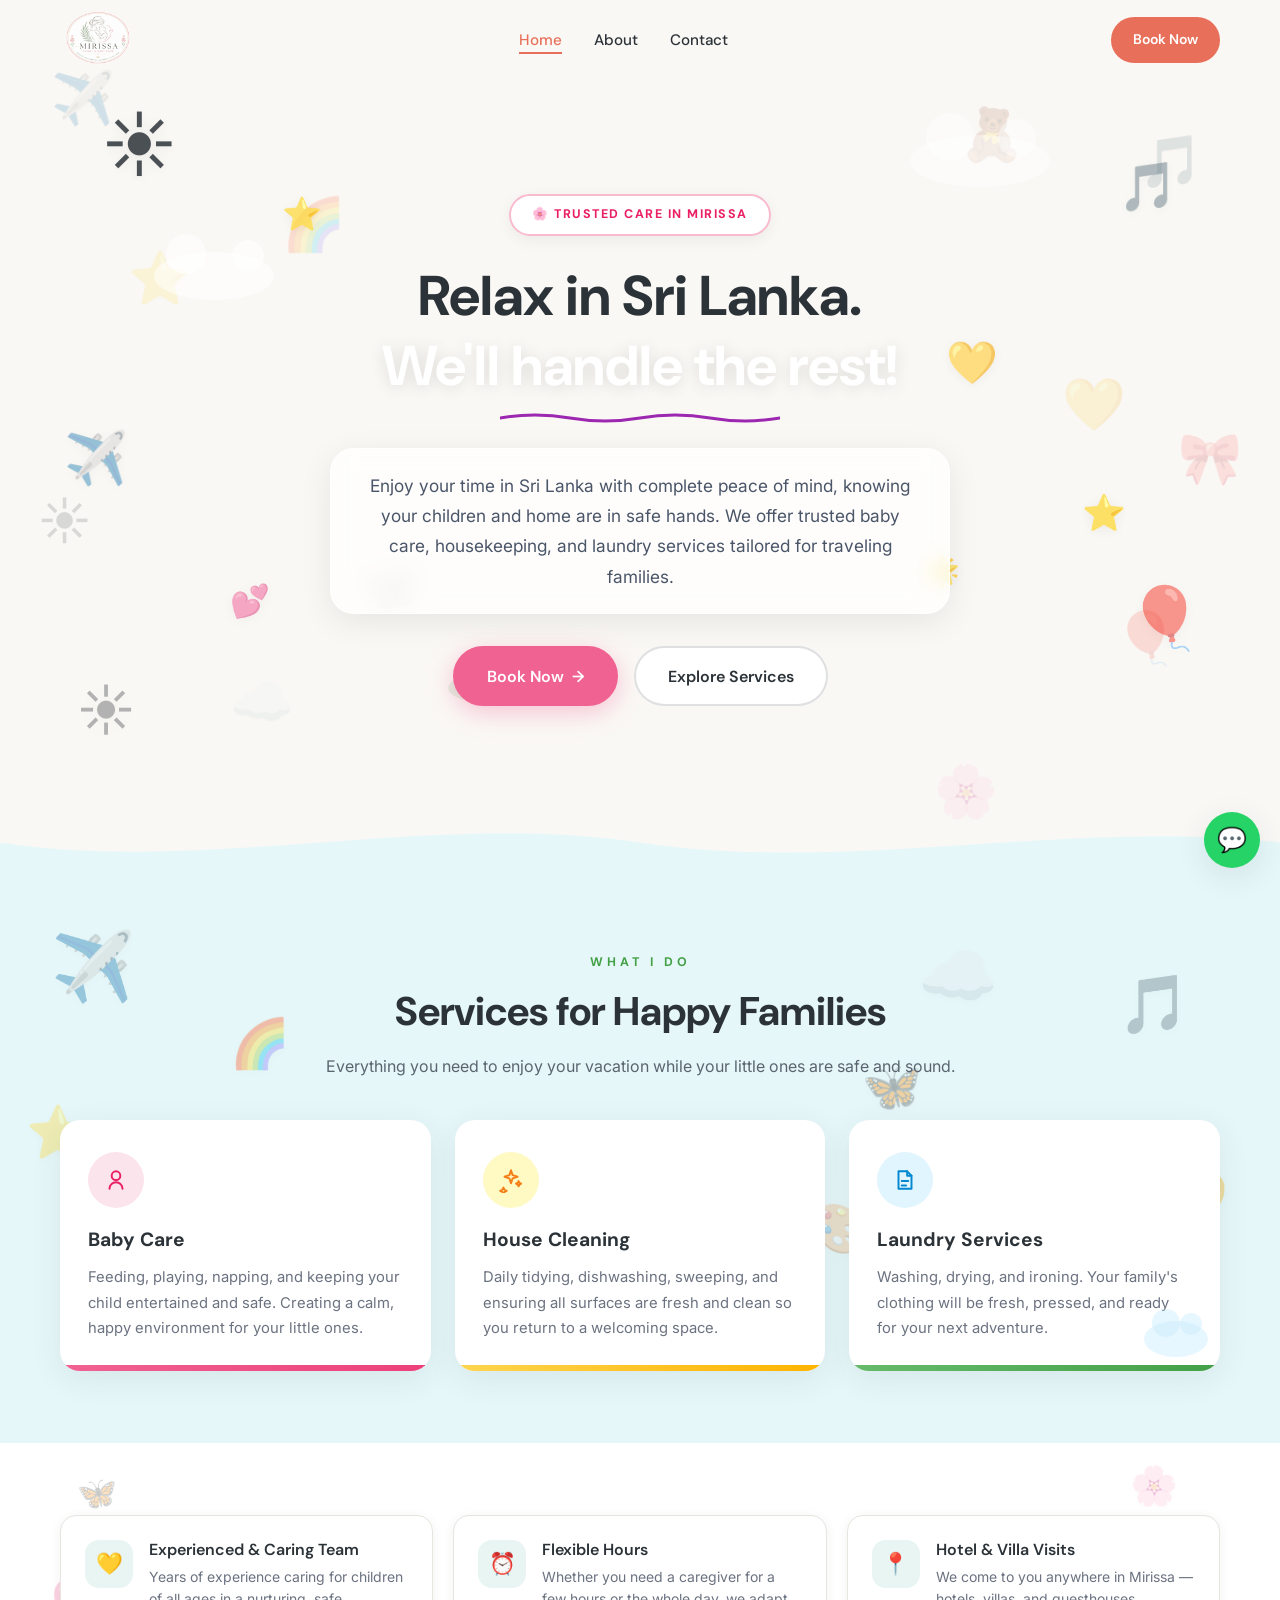
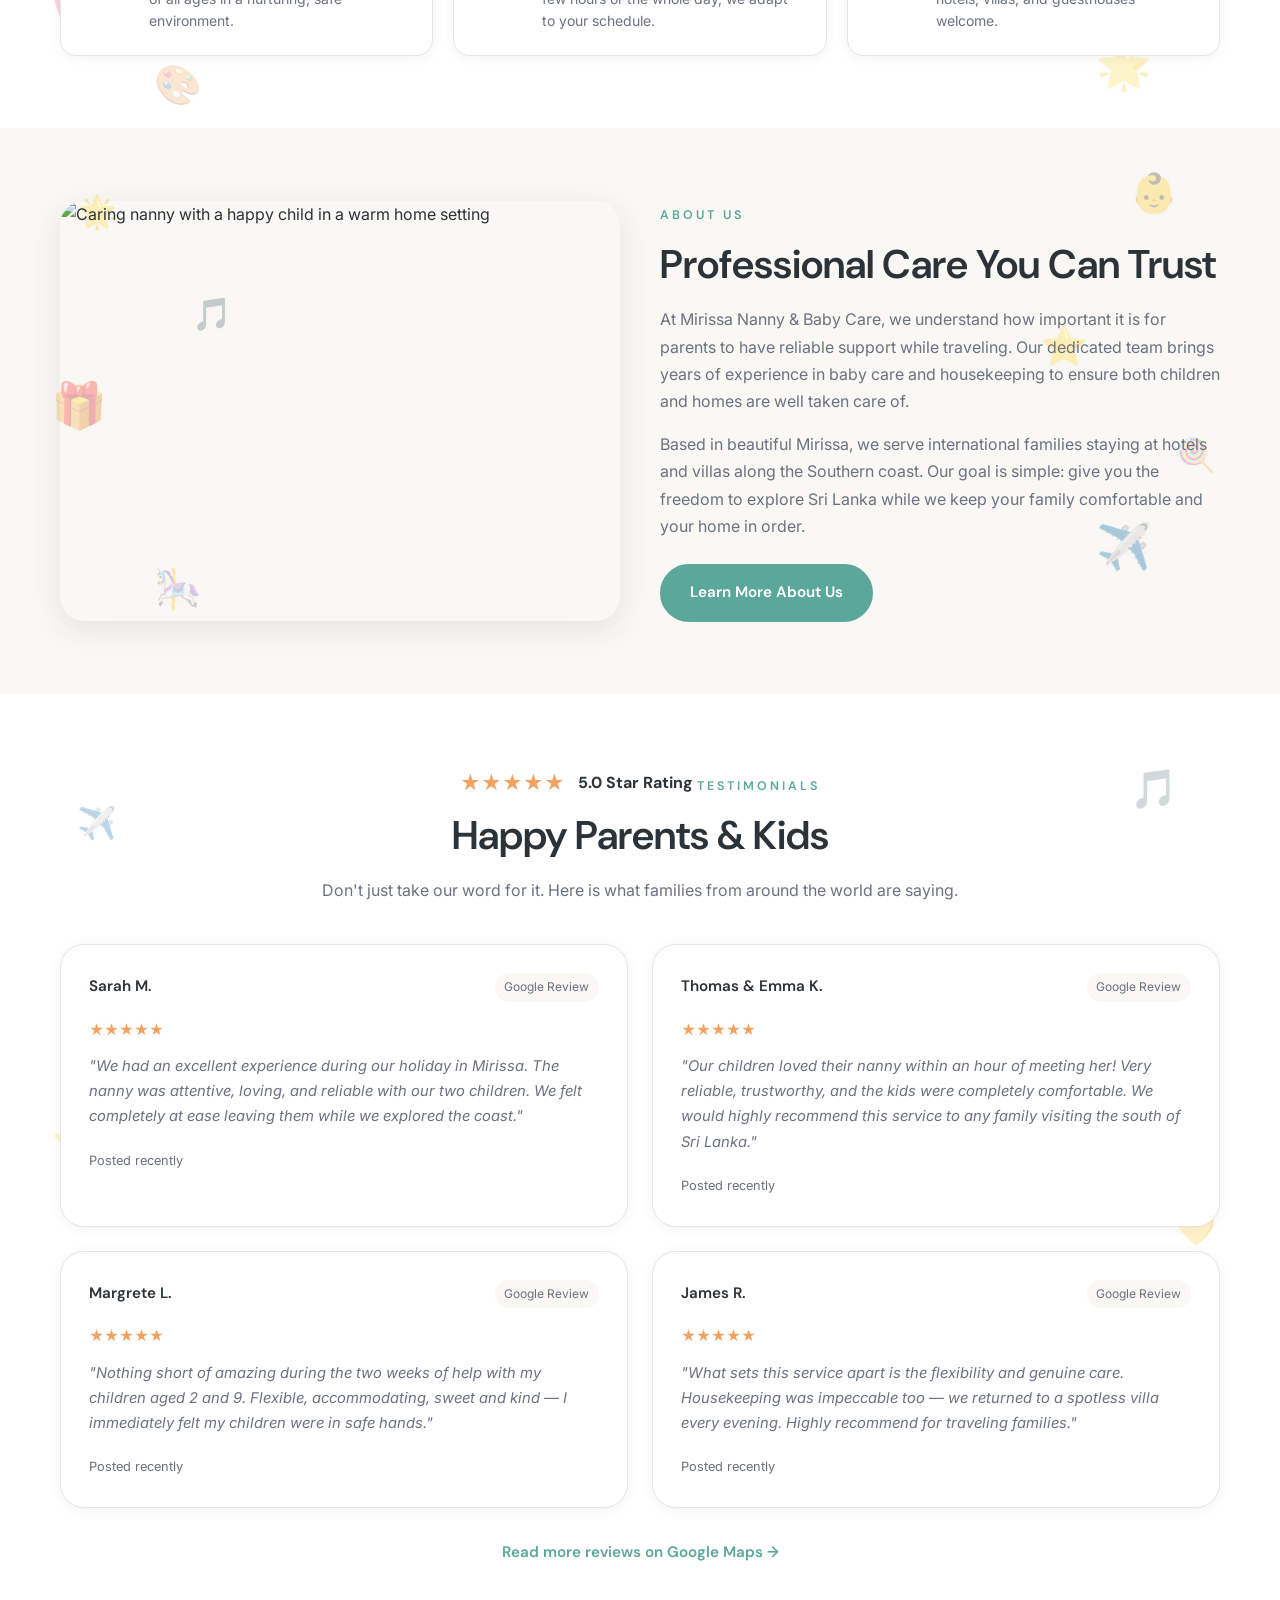
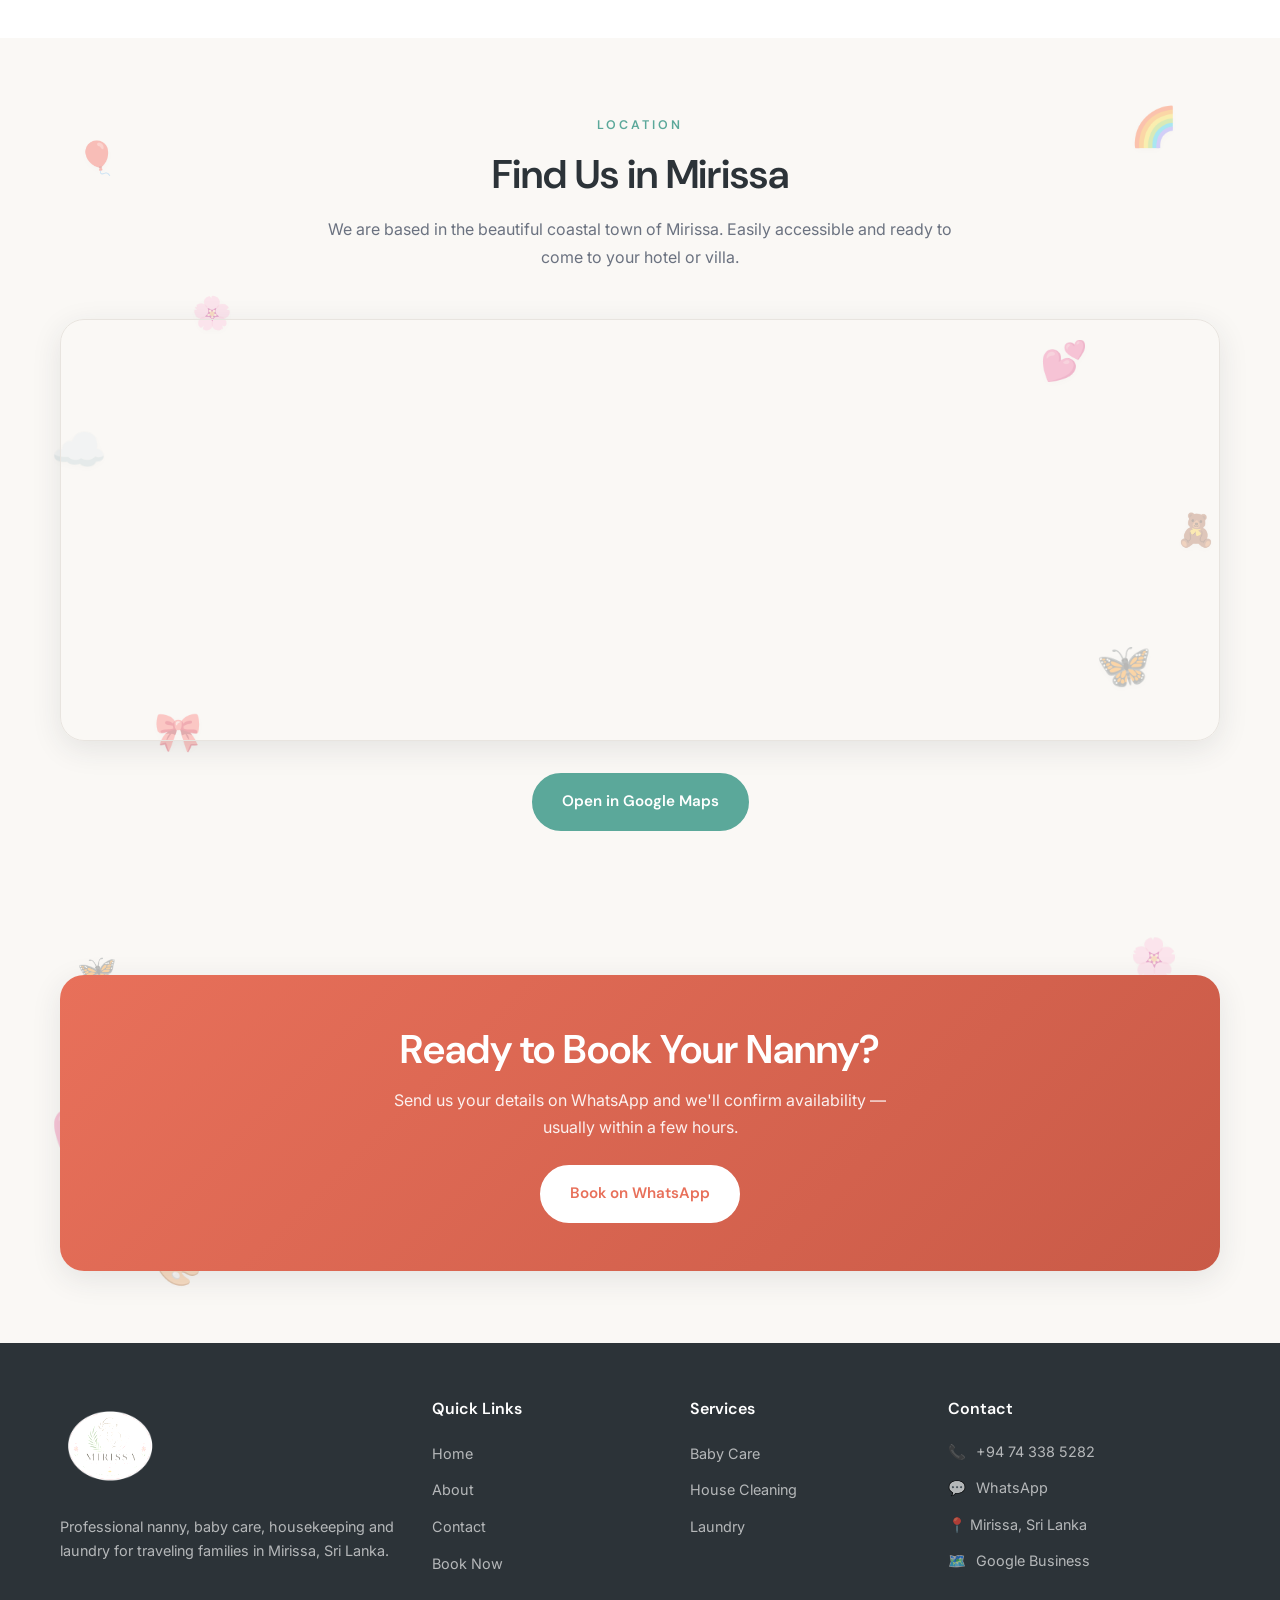
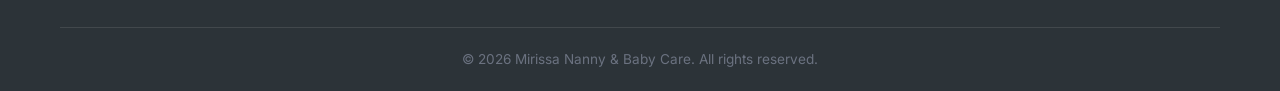
==== commit 08146814: "fixed logo showing issue" ====
--- a/index.html
+++ b/index.html
@@ -15,20 +15,20 @@
   <meta property="og:title" content="Mirissa Nanny &amp; Baby Care | Trusted Baby Care in Sri Lanka">
   <meta property="og:description" content="Professional nanny, baby care, housekeeping and laundry for traveling families in Mirissa. Peace of mind while you explore Sri Lanka.">
   <meta property="og:url" content="https://mirissananny.com/">
-  <meta property="og:image" content="https://mirissananny.com/images/logo.png">
+  <meta property="og:image" content="https://mirissananny.com/images/logo_cycle.png">
   <meta property="og:locale" content="en_US">
   <meta property="og:site_name" content="Mirissa Nanny &amp; Baby Care">
 
   <meta name="twitter:card" content="summary_large_image">
   <meta name="twitter:title" content="Mirissa Nanny &amp; Baby Care">
   <meta name="twitter:description" content="Trusted baby care and housekeeping for traveling families in Mirissa, Sri Lanka.">
-  <meta name="twitter:image" content="https://mirissananny.com/images/logo.png">
+  <meta name="twitter:image" content="https://mirissananny.com/images/logo_cycle.png">
 
   <link rel="preconnect" href="https://fonts.googleapis.com">
   <link rel="preconnect" href="https://fonts.gstatic.com" crossorigin>
   <link href="https://fonts.googleapis.com/css2?family=DM+Sans:ital,opsz,wght@0,9..40,400;0,9..40,500;0,9..40,600;0,9..40,700;1,9..40,400&family=Inter:wght@400;500;600&display=swap" rel="stylesheet">
   <link rel="stylesheet" href="css/style.css">
-  <link rel="icon" href="images/logo.png" type="image/png">
+  <link rel="icon" href="images/logo_cycle.png" type="image/png">
 
   <script type="application/ld+json">
   {
@@ -38,7 +38,7 @@
     "description": "Professional nanny, baby care, housekeeping and laundry services for traveling families in Mirissa, Sri Lanka.",
     "url": "https://mirissananny.com",
     "telephone": "+94743385282",
-    "image": "https://mirissananny.com/images/logo.png",
+    "image": "https://mirissananny.com/images/logo_cycle.png",
     "priceRange": "$$",
     "address": {
       "@type": "PostalAddress",
@@ -69,7 +69,7 @@
   <header class="header transparent" role="banner">
     <div class="header-inner">
       <a href="index.html" class="logo" aria-label="Mirissa Nanny &amp; Baby Care Home">
-        <img src="images/logo.png" alt="Mirissa Nanny &amp; Baby Care" class="logo-img" width="200" height="72">
+        <img src="images/logo_cycle.png" alt="Mirissa Nanny &amp; Baby Care" class="logo-img" width="76" height="76">
       </a>
       <nav class="nav" role="navigation" aria-label="Main navigation">
         <ul class="nav-list">
@@ -328,7 +328,7 @@
       <div class="footer-grid">
         <div class="footer-brand">
           <a href="index.html" class="logo logo-footer">
-            <img src="images/logo.png" alt="Mirissa Nanny &amp; Baby Care" class="logo-img logo-img-footer" width="220" height="80" loading="lazy">
+            <img src="images/logo_cycle.png" alt="Mirissa Nanny &amp; Baby Care" class="logo-img logo-img-footer" width="100" height="100" loading="lazy">
           </a>
           <p>Professional nanny, baby care, housekeeping and laundry for traveling families in Mirissa, Sri Lanka.</p>
         </div>
--- a/css/style.css
+++ b/css/style.css
@@ -245,9 +245,9 @@
 }
 
 .logo-img {
-  height: 56px;
+  height: 76px;
   width: auto;
-  max-width: min(200px, 48vw);
+  max-width: min(220px, 48vw);
   object-fit: contain;
   display: block;
   transition: transform var(--transition);
@@ -258,8 +258,8 @@
 }
 
 .logo-img-footer {
-  height: 72px;
-  max-width: 220px;
+  height: 100px;
+  max-width: 240px;
   filter: brightness(1.05);
 }
 
@@ -269,8 +269,8 @@
 
 @media (max-width: 991px) {
   .logo-img {
-    height: 48px;
-    max-width: min(170px, 52vw);
+    height: 60px;
+    max-width: min(190px, 52vw);
   }
 }
 
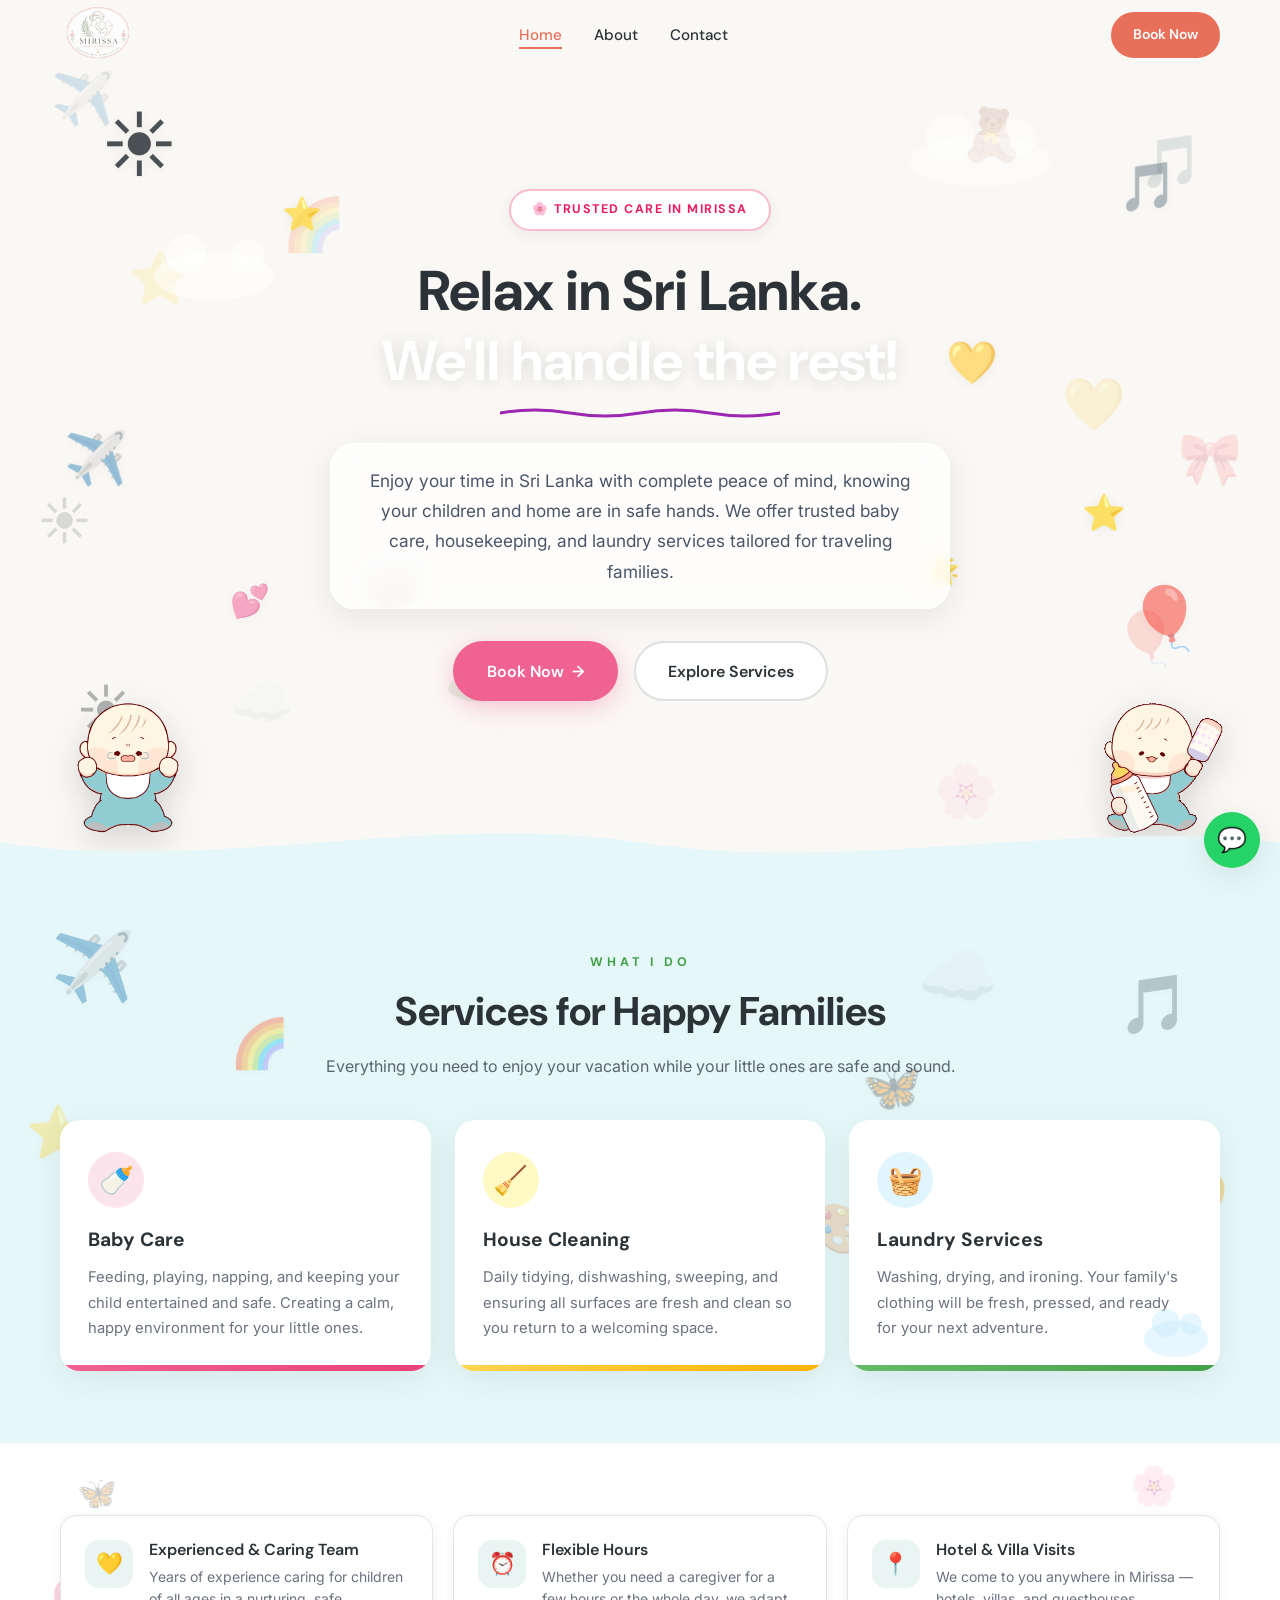
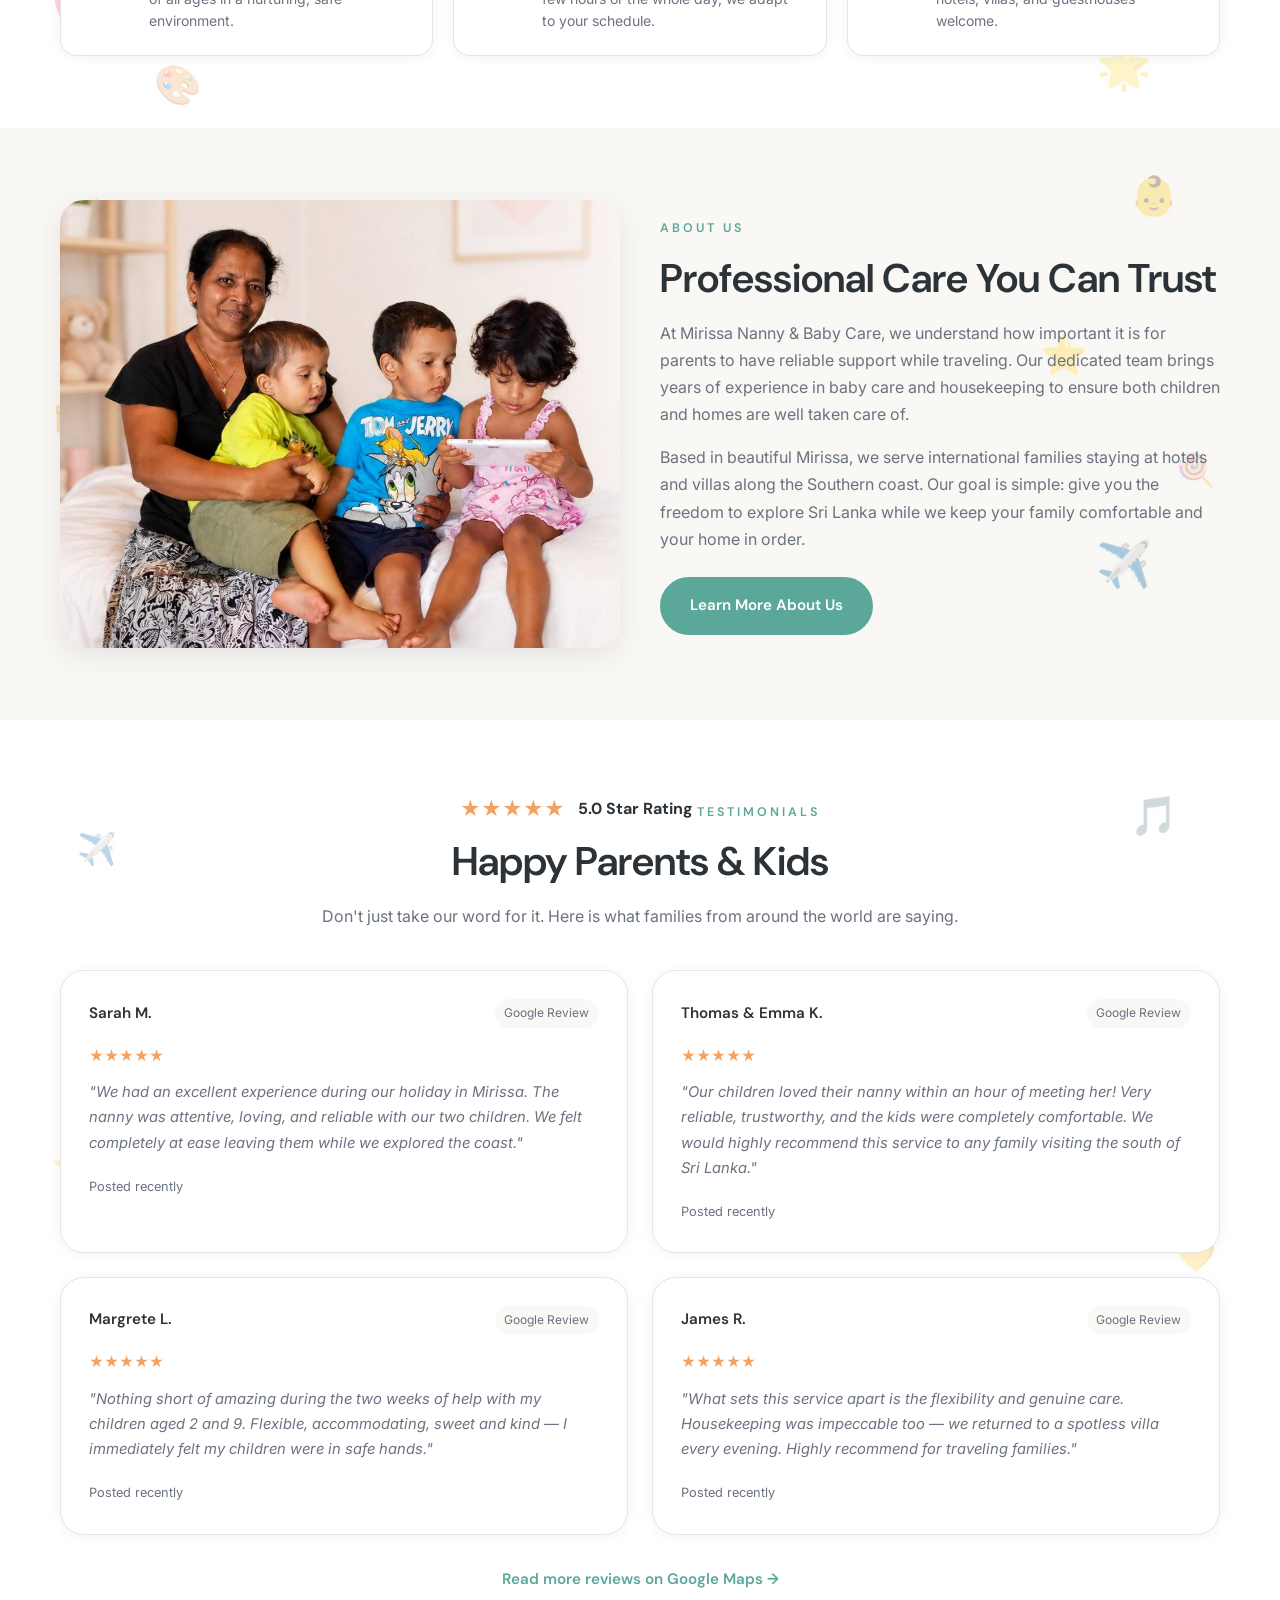
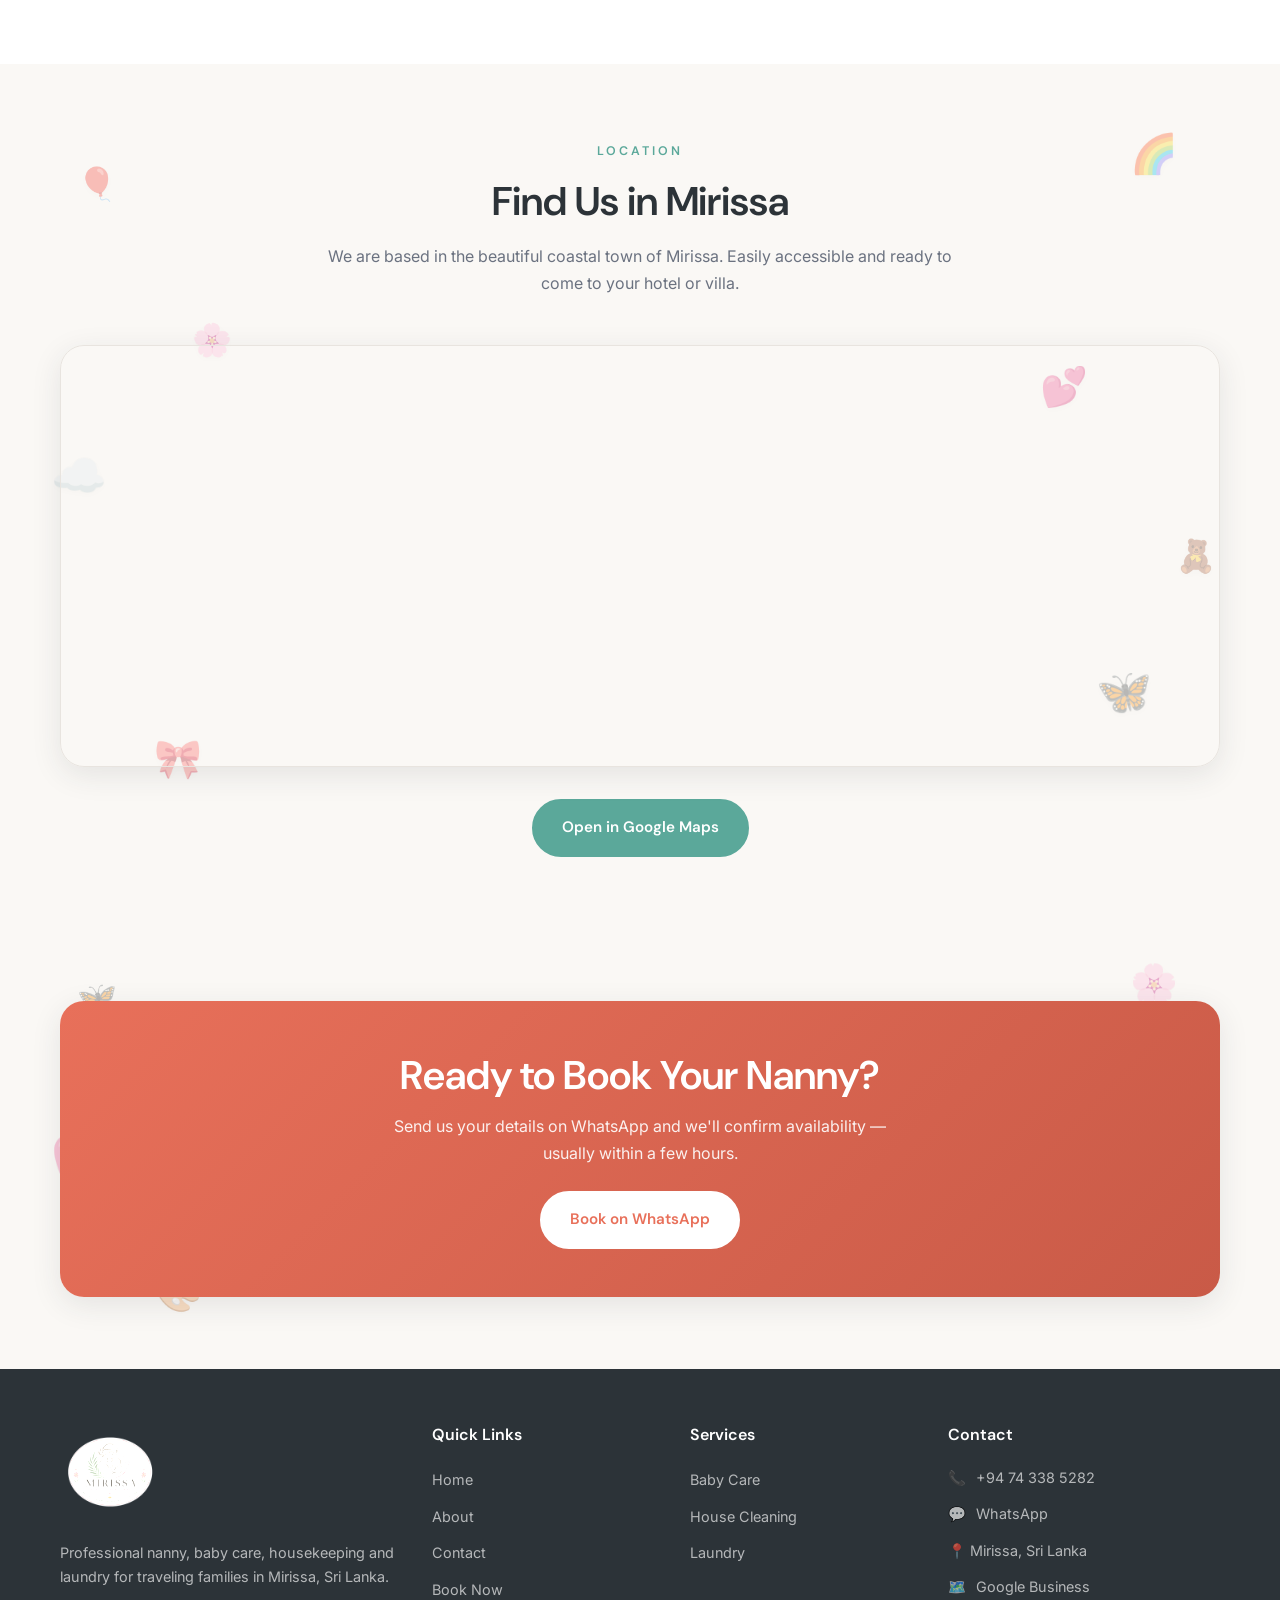
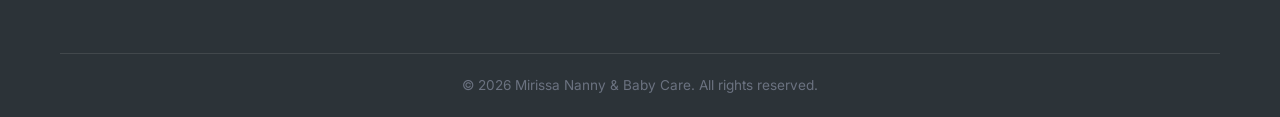
==== commit d8377c14: "update" ====
--- a/index.html
+++ b/index.html
@@ -51,7 +51,7 @@
       "latitude": "5.9483",
       "longitude": "80.4718"
     },
-    "sameAs": ["https://share.google/t165Rj4TOkKUXh0MC"],
+    "sameAs": ["https://www.google.com/maps?cid=6209676153653148713"],
     "hasOfferCatalog": {
       "@type": "OfferCatalog",
       "name": "Family Care Services",
@@ -116,6 +116,8 @@
         <div class="hero-cloud hero-cloud-1"></div>
         <div class="hero-cloud hero-cloud-2"></div>
         <div class="hero-cloud hero-cloud-3"></div>
+        <img src="images/assets/baby-homehome-Nanny & Baby Care_mirissa.gif" alt="" class="hero-baby-mascot hero-baby-mascot-right">
+        <img src="images/assets/crying-babybaby-home-Nanny & Baby Care_mirissa.gif" alt="" class="hero-baby-mascot hero-baby-mascot-left">
       </div>
 
       <div class="hero-content">
@@ -169,7 +171,7 @@
           <article class="service-card service-card-pink animate-on-scroll">
             <div class="service-card-inner">
               <div class="service-icon-wrap service-icon-pink" aria-hidden="true">
-                <svg viewBox="0 0 24 24" fill="none" stroke="currentColor" stroke-width="1.8" stroke-linecap="round" stroke-linejoin="round"><circle cx="12" cy="8" r="4"/><path d="M6 20c0-3.3 2.7-6 6-6s6 2.7 6 6"/></svg>
+                <span class="service-icon-emoji">🍼</span>
               </div>
               <h3>Baby Care</h3>
               <p>Feeding, playing, napping, and keeping your child entertained and safe. Creating a calm, happy environment for your little ones.</p>
@@ -179,7 +181,7 @@
           <article class="service-card service-card-yellow animate-on-scroll">
             <div class="service-card-inner">
               <div class="service-icon-wrap service-icon-yellow" aria-hidden="true">
-                <svg viewBox="0 0 24 24" fill="none" stroke="currentColor" stroke-width="1.8" stroke-linecap="round" stroke-linejoin="round"><path d="M12 3l1.5 4.5L18 9l-4.5 1.5L12 15l-1.5-4.5L6 9l4.5-1.5L12 3z"/><path d="M5 19l1 2 2 1-2 1-1 2-1-2-2-1 2-1 1-2z"/><path d="M19 13l.8 1.6 1.6.8-1.6.8-.8 1.6-.8-1.6-1.6-.8 1.6-.8.8-1.6z"/></svg>
+                <span class="service-icon-emoji">🧹</span>
               </div>
               <h3>House Cleaning</h3>
               <p>Daily tidying, dishwashing, sweeping, and ensuring all surfaces are fresh and clean so you return to a welcoming space.</p>
@@ -189,7 +191,7 @@
           <article class="service-card service-card-green animate-on-scroll">
             <div class="service-card-inner">
               <div class="service-icon-wrap service-icon-blue" aria-hidden="true">
-                <svg viewBox="0 0 24 24" fill="none" stroke="currentColor" stroke-width="1.8" stroke-linecap="round" stroke-linejoin="round"><path d="M6 4h8l4 4v12H6z"/><path d="M14 4v4h4"/><path d="M9 13h6"/><path d="M9 17h4"/></svg>
+                <span class="service-icon-emoji">🧺</span>
               </div>
               <h3>Laundry Services</h3>
               <p>Washing, drying, and ironing. Your family's clothing will be fresh, pressed, and ready for your next adventure.</p>
@@ -233,7 +235,7 @@
       <div class="container">
         <div class="split-grid">
           <div class="split-image animate-on-scroll">
-            <img src="https://images.unsplash.com/photo-1587654780291-39c9404d746b?w=800&q=80" alt="Caring nanny with a happy child in a warm home setting" loading="lazy" width="800" height="600">
+            <img src="images/assets/home-Nanny & Baby Care_mirissa.jpg" alt="Caring nanny with a happy child in a warm home setting" loading="lazy" width="800" height="600">
           </div>
           <div class="split-content animate-on-scroll">
             <span class="section-label">About Us</span>
@@ -295,7 +297,7 @@
           </article>
         </div>
         <div class="text-center">
-          <a href="https://share.google/t165Rj4TOkKUXh0MC" class="google-link" target="_blank" rel="noopener">Read more reviews on Google Maps →</a>
+          <a href="https://www.google.com/maps?cid=6209676153653148713" class="google-link" target="_blank" rel="noopener">Read more reviews on Google Maps →</a>
         </div>
       </div>
     </section>
@@ -308,7 +310,7 @@
         <div class="map-wrapper animate-on-scroll">
           <iframe src="https://maps.google.com/maps?q=Mirissa,Sri+Lanka&z=13&output=embed" title="Mirissa, Sri Lanka map" loading="lazy" allowfullscreen referrerpolicy="no-referrer-when-downgrade"></iframe>
         </div>
-        <a href="https://share.google/t165Rj4TOkKUXh0MC" class="btn btn-secondary" target="_blank" rel="noopener">Open in Google Maps</a>
+        <a href="https://www.google.com/maps?cid=6209676153653148713" class="btn btn-secondary" target="_blank" rel="noopener">Open in Google Maps</a>
       </div>
     </section>
 
@@ -355,7 +357,7 @@
             <li>📞 <a href="tel:+94743385282">+94 74 338 5282</a></li>
             <li>💬 <a href="https://wa.me/94743385282" target="_blank" rel="noopener">WhatsApp</a></li>
             <li>📍 Mirissa, Sri Lanka</li>
-            <li>🗺️ <a href="https://share.google/t165Rj4TOkKUXh0MC" target="_blank" rel="noopener">Google Business</a></li>
+            <li>🗺️ <a href="https://www.google.com/maps?cid=6209676153653148713" target="_blank" rel="noopener">Google Business</a></li>
           </ul>
         </div>
       </div>
--- a/css/style.css
+++ b/css/style.css
@@ -24,7 +24,7 @@
   --radius-lg: 24px;
   --radius-pill: 999px;
   --transition: 0.35s cubic-bezier(0.4, 0, 0.2, 1);
-  --header-height: 80px;
+  --header-height: 70px;
   --font-heading: 'DM Sans', 'Poppins', sans-serif;
   --font-body: 'Inter', sans-serif;
 }
@@ -697,6 +697,36 @@
   .hero-cloud-3 { display: none; }
 }
 
+.hero-baby-mascot {
+  display: block;
+  position: absolute;
+  bottom: 17%;
+  width: clamp(60px, 16vw, 85px);
+  height: auto;
+  animation: heroItemFloat 7s ease-in-out infinite;
+  filter: drop-shadow(0 10px 16px rgba(44, 51, 56, 0.18));
+}
+
+.hero-baby-mascot-right {
+  right: 3%;
+  animation-delay: 1.2s;
+}
+
+.hero-baby-mascot-left {
+  left: 3%;
+  animation-delay: 3.6s;
+}
+
+@media (min-width: 576px) {
+  .hero-baby-mascot {
+    bottom: 6%;
+    width: clamp(100px, 12vw, 170px);
+  }
+
+  .hero-baby-mascot-right { right: 4%; }
+  .hero-baby-mascot-left { left: 4%; }
+}
+
 @media (prefers-reduced-motion: reduce) {
   .hero-gradient-slide {
     animation: none;
@@ -711,7 +741,7 @@
 /* --- Page Hero --- */
 .page-hero {
   position: relative;
-  min-height: 340px;
+  min-height: 560px;
   display: flex;
   align-items: center;
   justify-content: center;
@@ -719,6 +749,14 @@
   background-position: center;
   margin-top: var(--header-height);
   overflow: hidden;
+}
+
+.page-about .page-hero {
+  background-position: center 38%;
+}
+
+.page-contact .page-hero {
+  background-position: center 38%;
 }
 
 .page-hero::before {
@@ -881,6 +919,11 @@
   height: 26px;
 }
 
+.service-icon-emoji {
+  font-size: 28px;
+  line-height: 1;
+}
+
 .service-icon-pink {
   background: #FCE4EC;
   color: #E91E63;
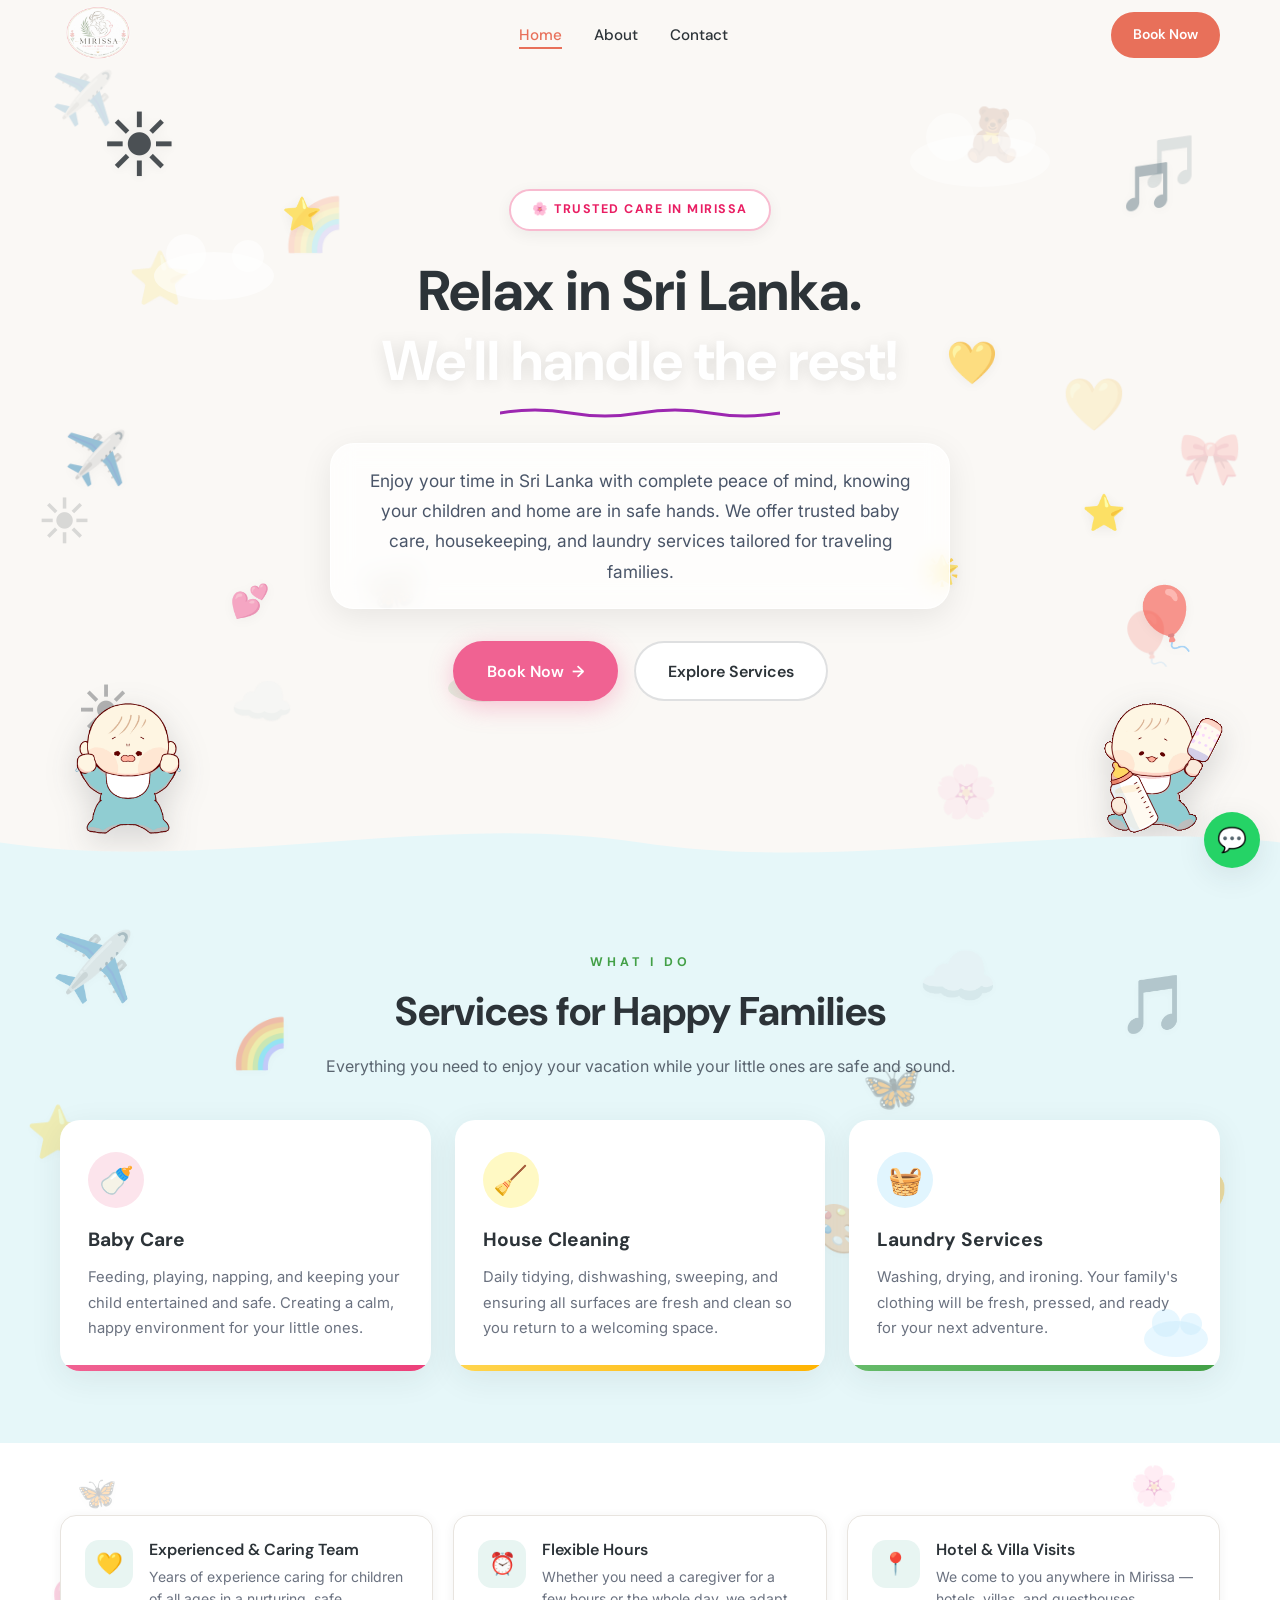
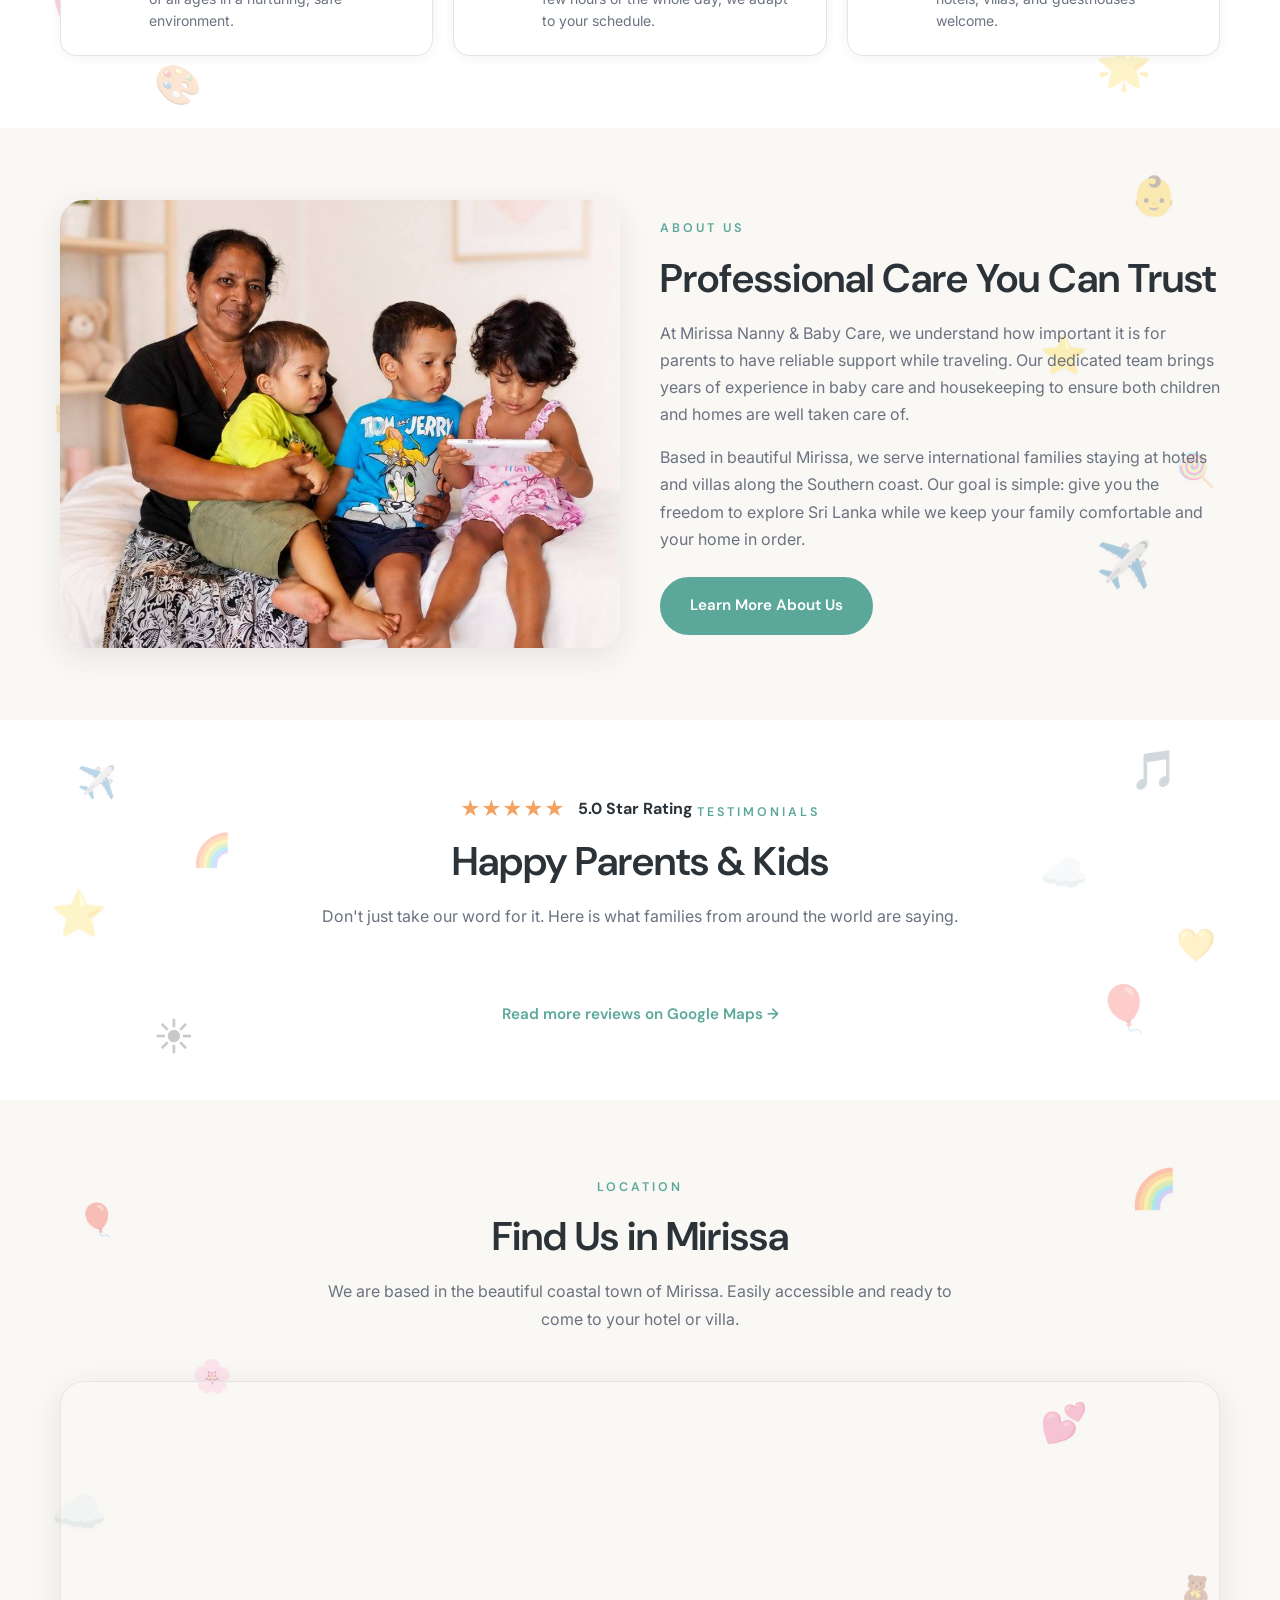
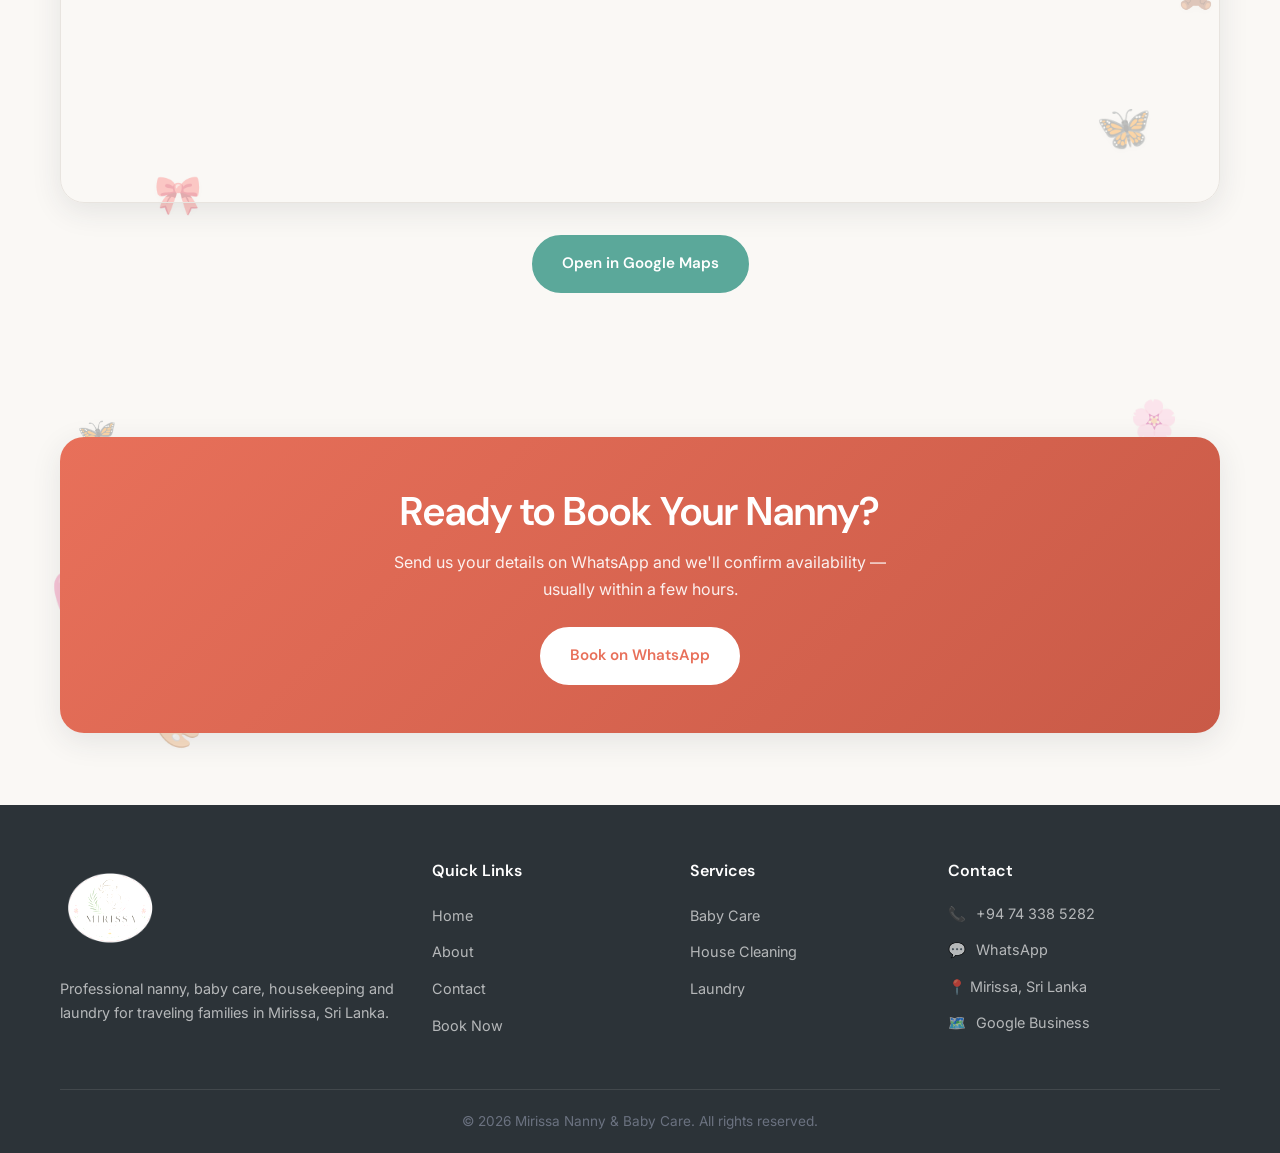
==== commit 43677e77: "add real google reviews" ====
--- a/index.html
+++ b/index.html
@@ -258,43 +258,9 @@
           <h2 class="section-title">Happy Parents &amp; Kids</h2>
           <p class="section-subtitle" style="margin-bottom:0;">Don't just take our word for it. Here is what families from around the world are saying.</p>
         </div>
-        <div class="testimonials-grid">
-          <article class="review-card animate-on-scroll">
-            <div class="review-header">
-              <span class="review-author">Sarah M.</span>
-              <span class="review-badge">Google Review</span>
-            </div>
-            <div class="review-stars" aria-hidden="true">★★★★★</div>
-            <p class="review-text">"We had an excellent experience during our holiday in Mirissa. The nanny was attentive, loving, and reliable with our two children. We felt completely at ease leaving them while we explored the coast."</p>
-            <span class="review-date">Posted recently</span>
-          </article>
-          <article class="review-card animate-on-scroll">
-            <div class="review-header">
-              <span class="review-author">Thomas &amp; Emma K.</span>
-              <span class="review-badge">Google Review</span>
-            </div>
-            <div class="review-stars" aria-hidden="true">★★★★★</div>
-            <p class="review-text">"Our children loved their nanny within an hour of meeting her! Very reliable, trustworthy, and the kids were completely comfortable. We would highly recommend this service to any family visiting the south of Sri Lanka."</p>
-            <span class="review-date">Posted recently</span>
-          </article>
-          <article class="review-card animate-on-scroll">
-            <div class="review-header">
-              <span class="review-author">Margrete L.</span>
-              <span class="review-badge">Google Review</span>
-            </div>
-            <div class="review-stars" aria-hidden="true">★★★★★</div>
-            <p class="review-text">"Nothing short of amazing during the two weeks of help with my children aged 2 and 9. Flexible, accommodating, sweet and kind — I immediately felt my children were in safe hands."</p>
-            <span class="review-date">Posted recently</span>
-          </article>
-          <article class="review-card animate-on-scroll">
-            <div class="review-header">
-              <span class="review-author">James R.</span>
-              <span class="review-badge">Google Review</span>
-            </div>
-            <div class="review-stars" aria-hidden="true">★★★★★</div>
-            <p class="review-text">"What sets this service apart is the flexibility and genuine care. Housekeeping was impeccable too — we returned to a spotless villa every evening. Highly recommend for traveling families."</p>
-            <span class="review-date">Posted recently</span>
-          </article>
+        <div class="testimonials-grid animate-on-scroll">
+          <div class="sk-ww-google-reviews" data-embed-id="25698044"></div>
+          <script src="https://widgets.sociablekit.com/google-reviews/widget.js" defer></script>
         </div>
         <div class="text-center">
           <a href="https://www.google.com/maps?cid=6209676153653148713" class="google-link" target="_blank" rel="noopener">Read more reviews on Google Maps →</a>
--- a/css/style.css
+++ b/css/style.css
@@ -1168,72 +1168,7 @@
 }
 
 .testimonials-grid {
-  display: grid;
-  grid-template-columns: 1fr;
-  gap: 1.5rem;
-}
-
-@media (min-width: 768px) {
-  .testimonials-grid { grid-template-columns: repeat(2, 1fr); }
-}
-
-@media (min-width: 1024px) {
-  .testimonials-grid { grid-template-columns: repeat(2, 1fr); }
-}
-
-.review-card {
-  background: var(--bg-card);
-  border-radius: var(--radius-lg);
-  padding: 1.75rem;
-  box-shadow: var(--shadow-sm);
-  border: 1px solid var(--border);
-  transition: all var(--transition);
-}
-
-.review-card:hover {
-  box-shadow: var(--shadow-md);
-  transform: translateY(-3px);
-}
-
-.review-header {
-  display: flex;
-  align-items: center;
-  justify-content: space-between;
-  margin-bottom: 1rem;
-}
-
-.review-author {
-  font-family: var(--font-heading);
-  font-weight: 600;
-  color: var(--text);
-  font-size: 0.95rem;
-}
-
-.review-badge {
-  font-size: 0.75rem;
-  color: var(--text-muted);
-  background: var(--bg);
-  padding: 0.25rem 0.6rem;
-  border-radius: var(--radius-pill);
-}
-
-.review-stars {
-  color: var(--accent-gold);
-  font-size: 0.9rem;
-  margin-bottom: 0.75rem;
-}
-
-.review-text {
-  font-size: 0.925rem;
-  line-height: 1.7;
-  color: var(--text-muted);
-  font-style: italic;
-  margin-bottom: 1rem;
-}
-
-.review-date {
-  font-size: 0.8rem;
-  color: var(--text-muted);
+  width: 100%;
 }
 
 .google-link {
@@ -1412,6 +1347,13 @@
 
 @media (min-width: 992px) {
   .contact-grid { grid-template-columns: 1fr 1.4fr; }
+
+  .section-contact { overflow: visible; }
+
+  .contact-info-card {
+    position: sticky;
+    top: calc(var(--header-height) + 24px);
+  }
 }
 
 .contact-info-card {
@@ -1472,28 +1414,28 @@
 .form-card {
   background: var(--bg-card);
   border-radius: var(--radius-lg);
-  padding: 2rem;
+  padding: 1.75rem;
   box-shadow: var(--shadow-md);
   border: 1px solid var(--border);
 }
 
 .form-card h2 {
-  margin-bottom: 0.5rem;
+  margin-bottom: 0.4rem;
   font-size: 1.5rem;
 }
 
 .form-note {
   font-size: 0.875rem;
   color: var(--text-muted);
-  margin-bottom: 1.75rem;
-  padding: 0.75rem 1rem;
+  margin-bottom: 1.25rem;
+  padding: 0.6rem 1rem;
   background: var(--secondary-light);
   border-radius: var(--radius);
   border-left: 3px solid var(--secondary);
 }
 
 .form-group {
-  margin-bottom: 1.25rem;
+  margin-bottom: 1rem;
 }
 
 .form-group label {
@@ -1502,14 +1444,14 @@
   font-weight: 600;
   font-size: 0.875rem;
   color: var(--text);
-  margin-bottom: 0.5rem;
+  margin-bottom: 0.35rem;
 }
 
 .form-group input,
 .form-group select,
 .form-group textarea {
   width: 100%;
-  padding: 0.8rem 1rem;
+  padding: 0.65rem 1rem;
   border: 1.5px solid var(--border);
   border-radius: var(--radius);
   background: var(--bg);
@@ -1526,21 +1468,21 @@
 }
 
 .form-group textarea {
-  min-height: 100px;
+  min-height: 76px;
   resize: vertical;
 }
 
 .checkbox-group {
   display: flex;
   flex-wrap: wrap;
-  gap: 0.75rem;
+  gap: 0.6rem;
 }
 
 .checkbox-label {
   display: flex;
   align-items: center;
   gap: 0.5rem;
-  padding: 0.65rem 1rem;
+  padding: 0.5rem 0.9rem;
   background: var(--bg);
   border: 1.5px solid var(--border);
   border-radius: var(--radius-pill);
@@ -1565,7 +1507,7 @@
 .form-row {
   display: grid;
   grid-template-columns: 1fr;
-  gap: 1.25rem;
+  gap: 1rem;
 }
 
 @media (min-width: 576px) {
@@ -1573,8 +1515,59 @@
 }
 
 /* --- Calendar --- */
+.calendar-field {
+  position: relative;
+}
+
+.calendar-trigger {
+  width: 100%;
+  display: flex;
+  align-items: center;
+  justify-content: space-between;
+  gap: 0.75rem;
+  padding: 0.8rem 1rem;
+  border: 1.5px solid var(--border);
+  border-radius: var(--radius);
+  background: var(--bg);
+  color: var(--text-muted);
+  font-family: inherit;
+  font-size: 1rem;
+  cursor: pointer;
+  transition: border-color var(--transition);
+}
+
+.calendar-trigger.has-value {
+  color: var(--text);
+  font-weight: 500;
+}
+
+.calendar-trigger:hover,
+.calendar-trigger[aria-expanded="true"] {
+  border-color: var(--secondary);
+}
+
+.calendar-trigger:focus-visible {
+  outline: none;
+  border-color: var(--secondary);
+  box-shadow: 0 0 0 3px rgba(91, 168, 154, 0.15);
+}
+
+.calendar-trigger-icon {
+  font-size: 1.1rem;
+  line-height: 1;
+}
+
+.calendar-popup {
+  position: absolute;
+  top: calc(100% + 0.5rem);
+  left: 0;
+  right: 0;
+  z-index: 50;
+  box-shadow: var(--shadow-lg);
+}
+
 .calendar-widget {
-  background: var(--bg);
+  background: var(--bg-card);
   border: 1.5px solid var(--border);
   border-radius: var(--radius);
   padding: 1rem;
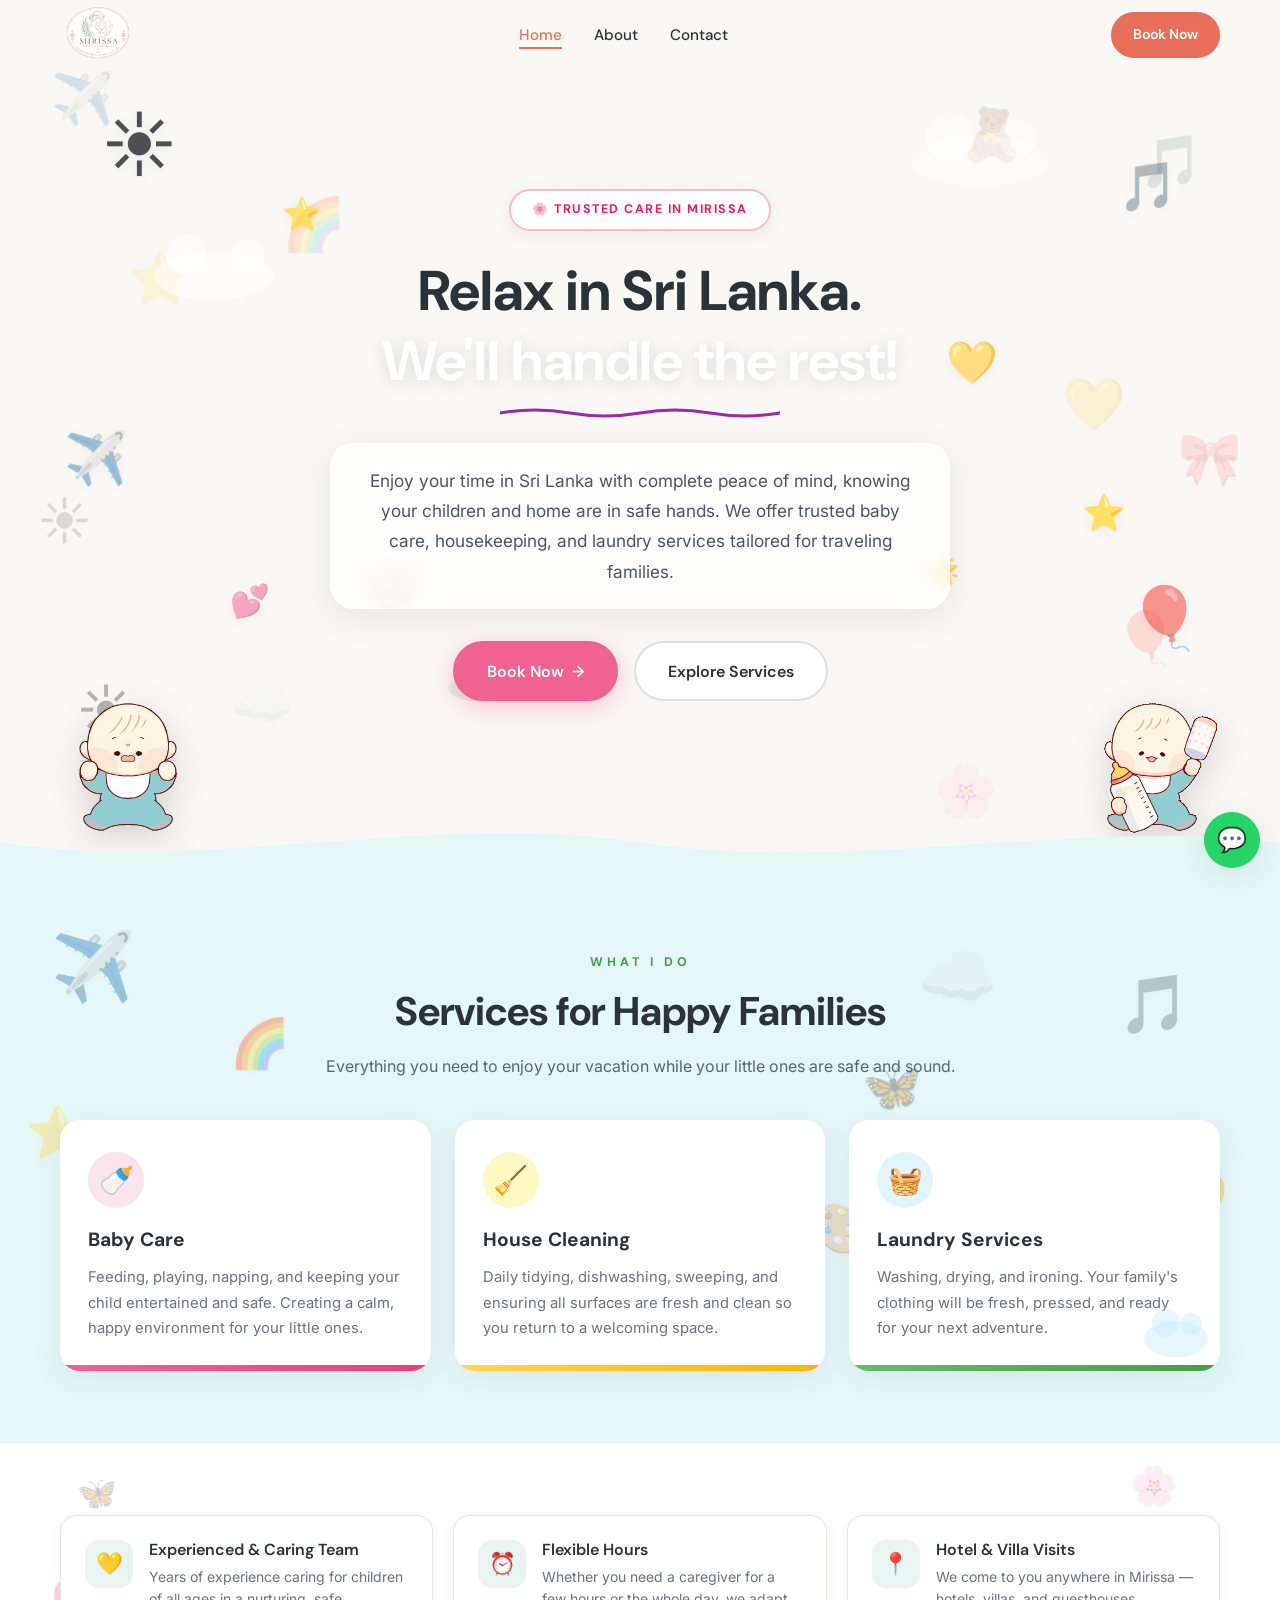
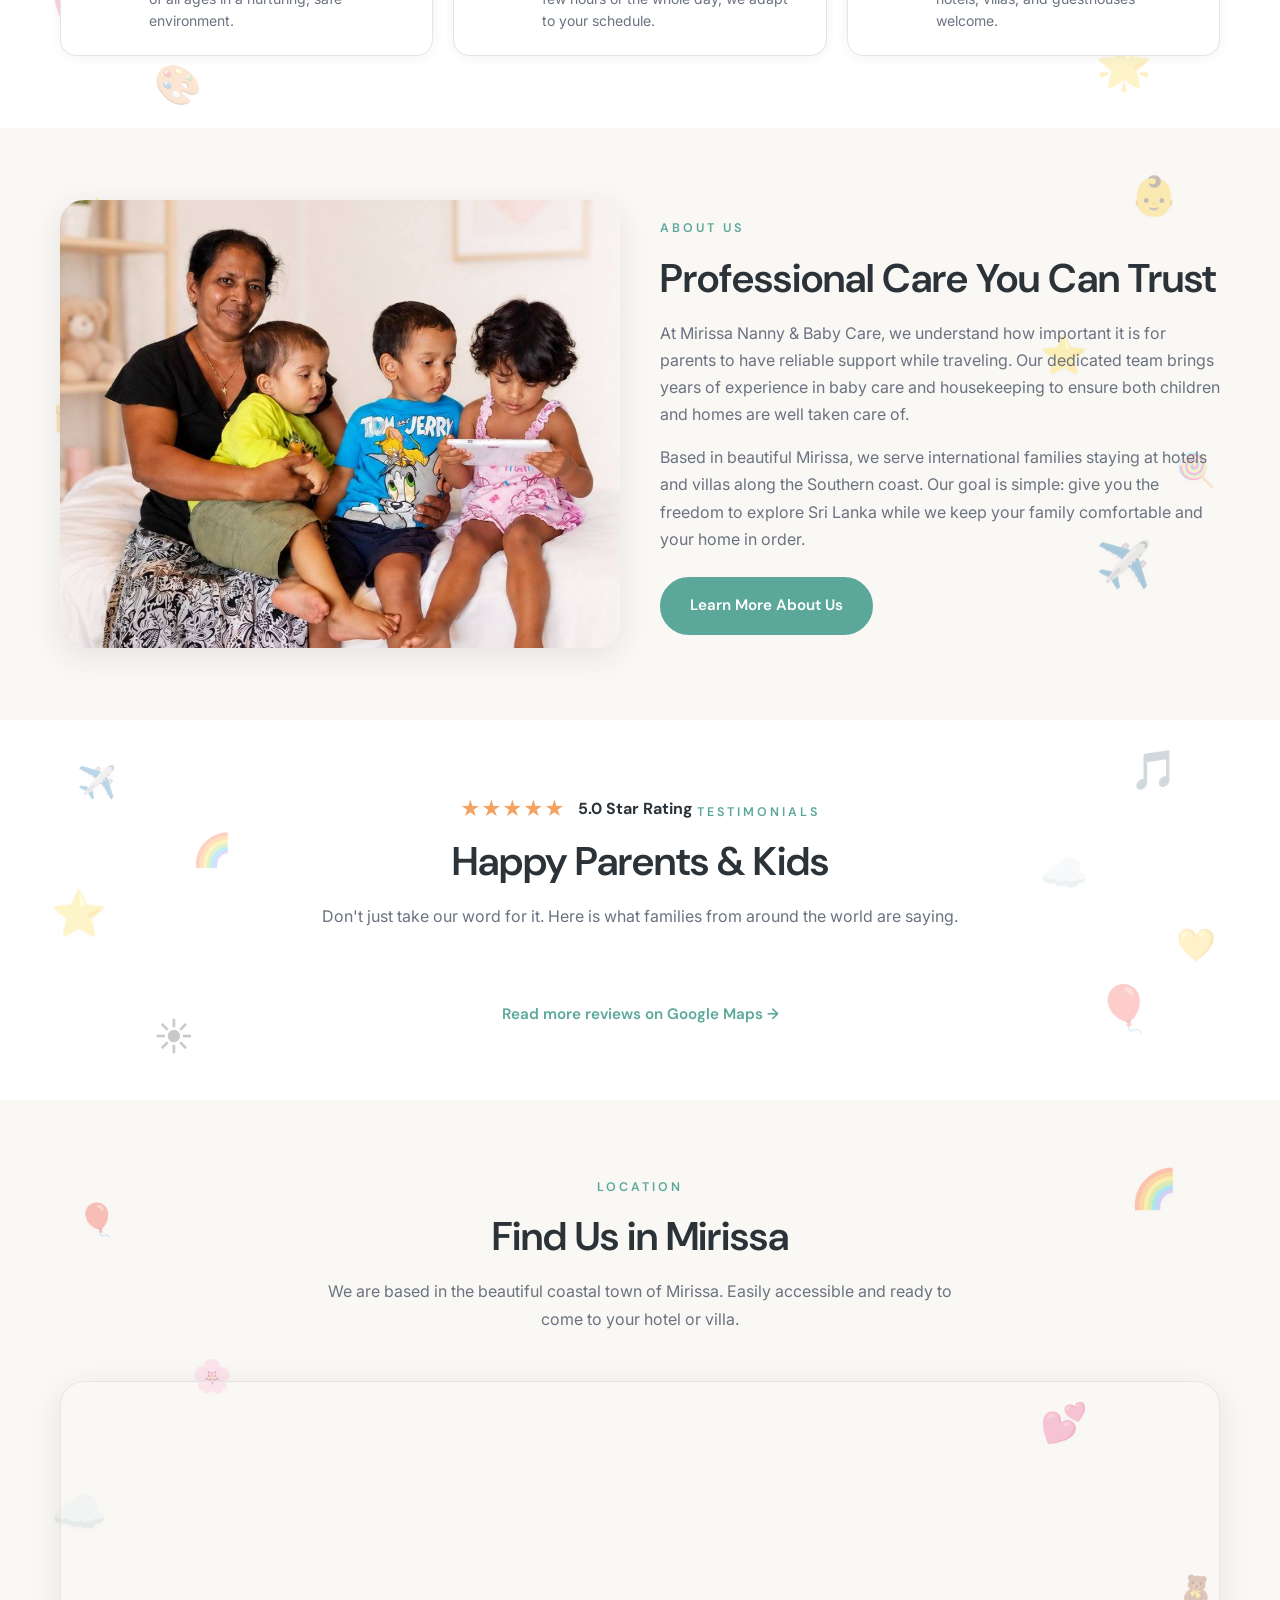
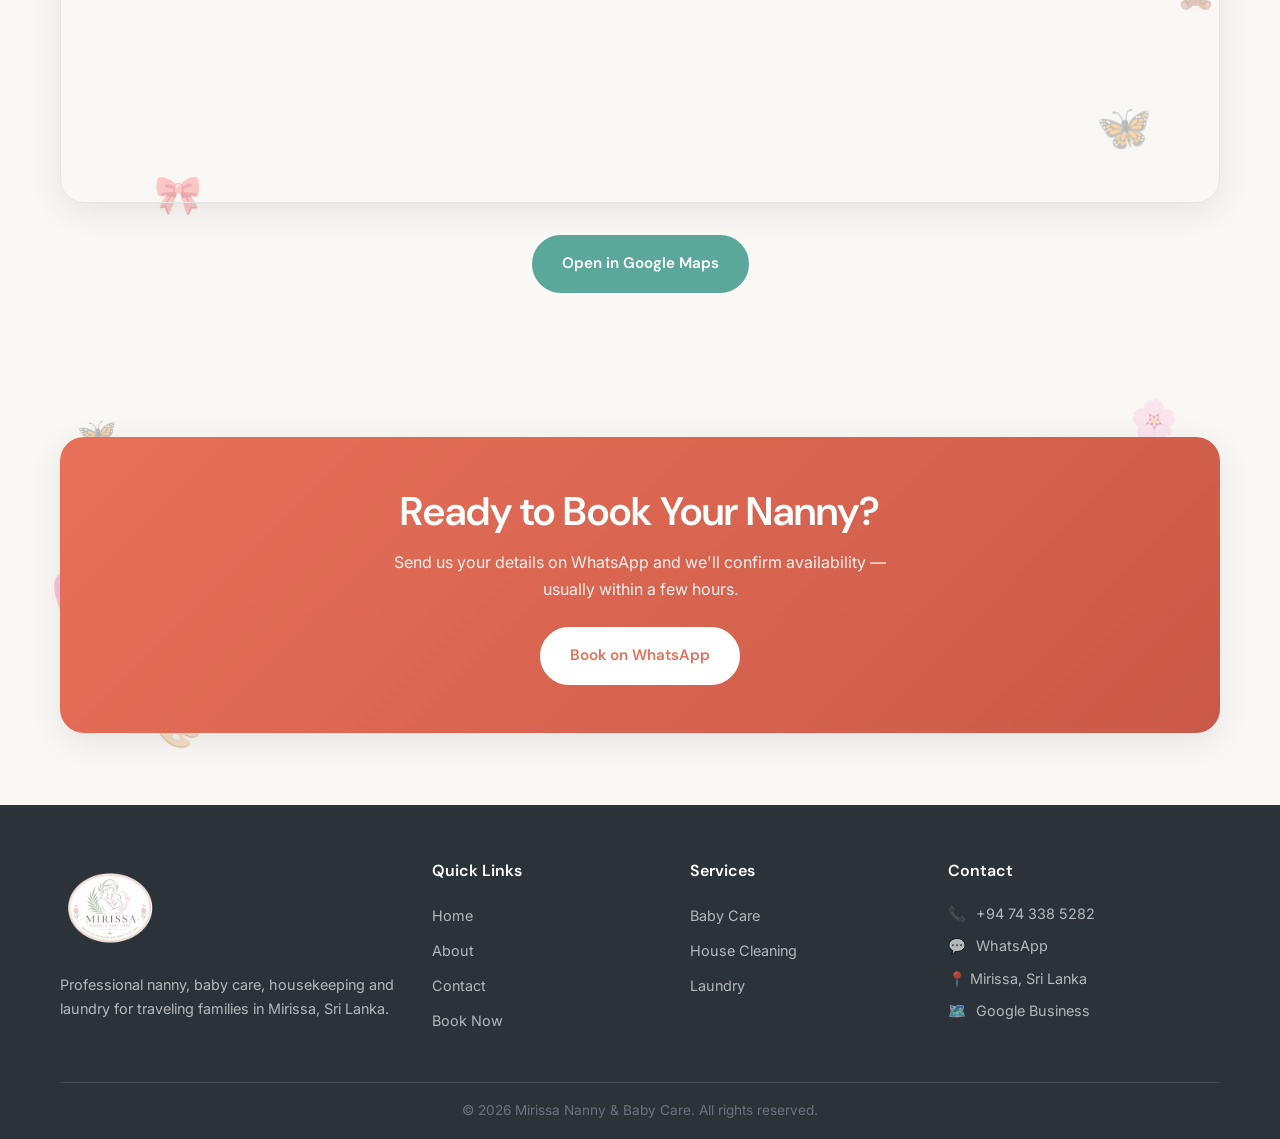
==== commit 9f93615d: "update footer" ====
--- a/index.html
+++ b/index.html
@@ -300,24 +300,26 @@
           </a>
           <p>Professional nanny, baby care, housekeeping and laundry for traveling families in Mirissa, Sri Lanka.</p>
         </div>
-        <div>
-          <h4>Quick Links</h4>
-          <ul class="footer-links">
-            <li><a href="index.html">Home</a></li>
-            <li><a href="about.html">About</a></li>
-            <li><a href="contact.html">Contact</a></li>
-            <li><a href="contact.html#booking">Book Now</a></li>
-          </ul>
-        </div>
-        <div>
-          <h4>Services</h4>
-          <ul class="footer-links">
-            <li><a href="index.html#services">Baby Care</a></li>
-            <li><a href="index.html#services">House Cleaning</a></li>
-            <li><a href="index.html#services">Laundry</a></li>
-          </ul>
-        </div>
-        <div>
+        <div class="footer-links-row">
+          <div>
+            <h4>Quick Links</h4>
+            <ul class="footer-links">
+              <li><a href="index.html">Home</a></li>
+              <li><a href="about.html">About</a></li>
+              <li><a href="contact.html">Contact</a></li>
+              <li><a href="contact.html#booking">Book Now</a></li>
+            </ul>
+          </div>
+          <div>
+            <h4>Services</h4>
+            <ul class="footer-links">
+              <li><a href="index.html#services">Baby Care</a></li>
+              <li><a href="index.html#services">House Cleaning</a></li>
+              <li><a href="index.html#services">Laundry</a></li>
+            </ul>
+          </div>
+        </div>
+        <div class="footer-contact-col">
           <h4>Contact</h4>
           <ul class="footer-contact">
             <li>📞 <a href="tel:+94743385282">+94 74 338 5282</a></li>
--- a/css/style.css
+++ b/css/style.css
@@ -260,7 +260,6 @@
 .logo-img-footer {
   height: 100px;
   max-width: 240px;
-  filter: brightness(1.05);
 }
 
 .logo-footer {
@@ -1780,19 +1779,54 @@
 .footer {
   background: var(--text);
   color: rgba(255, 255, 255, 0.85);
-  padding: 3.5rem 0 0;
+  padding: 2.25rem 0 0;
   margin-top: 0;
+}
+
+@media (min-width: 576px) {
+  .footer { padding-top: 3.5rem; }
 }
 
 .footer-grid {
   display: grid;
   grid-template-columns: 1fr;
-  gap: 2rem;
-  padding-bottom: 2.5rem;
+  gap: 1.25rem;
+  padding-bottom: 1.5rem;
 }
 
 @media (min-width: 576px) {
-  .footer-grid { grid-template-columns: repeat(2, 1fr); }
+  .footer-grid { grid-template-columns: repeat(2, 1fr); gap: 2rem; padding-bottom: 2.5rem; }
+}
+
+.footer-links-row {
+  display: contents;
+}
+
+@media (max-width: 575.98px) {
+  .footer-links-row {
+    display: grid;
+    grid-template-columns: 1fr 1fr;
+    gap: 0 1.25rem;
+  }
+
+  .footer-brand,
+  .footer-contact-col,
+  .footer-links-row {
+    text-align: center;
+  }
+
+  .footer-brand .logo {
+    display: inline-flex;
+  }
+
+  .footer-brand .logo-img-footer {
+    height: 130px;
+  }
+
+  .footer-contact-col .footer-contact li {
+    justify-content: center;
+    align-items: center;
+  }
 }
 
 @media (min-width: 992px) {
@@ -1801,27 +1835,27 @@
 
 .footer-brand .logo {
   color: #fff;
-  margin-bottom: 1rem;
-}
-
-.footer-brand .logo-img-footer {
-  filter: brightness(1.15);
+  margin-bottom: 0.75rem;
 }
 
 .footer-brand p {
   color: rgba(255, 255, 255, 0.65);
   font-size: 0.9rem;
   line-height: 1.65;
-  margin-bottom: 1rem;
+  margin-bottom: 0.75rem;
 }
 
 .footer h4 {
   color: #fff;
   font-size: 1rem;
-  margin-bottom: 1.25rem;
-}
-
-.footer-links li { margin-bottom: 0.6rem; }
+  margin-bottom: 0.85rem;
+}
+
+@media (min-width: 576px) {
+  .footer h4 { margin-bottom: 1.25rem; }
+}
+
+.footer-links li { margin-bottom: 0.5rem; }
 
 .footer-links a {
   color: rgba(255, 255, 255, 0.65);
@@ -1835,14 +1869,14 @@
   display: flex;
   align-items: flex-start;
   gap: 0.6rem;
-  margin-bottom: 0.75rem;
+  margin-bottom: 0.5rem;
   font-size: 0.9rem;
   color: rgba(255, 255, 255, 0.65);
 }
 
 .footer-bottom {
   border-top: 1px solid rgba(255, 255, 255, 0.1);
-  padding: 1.25rem 0;
+  padding: 1rem 0;
   text-align: center;
   font-size: 0.85rem;
   color: rgba(255, 255, 255, 0.45);
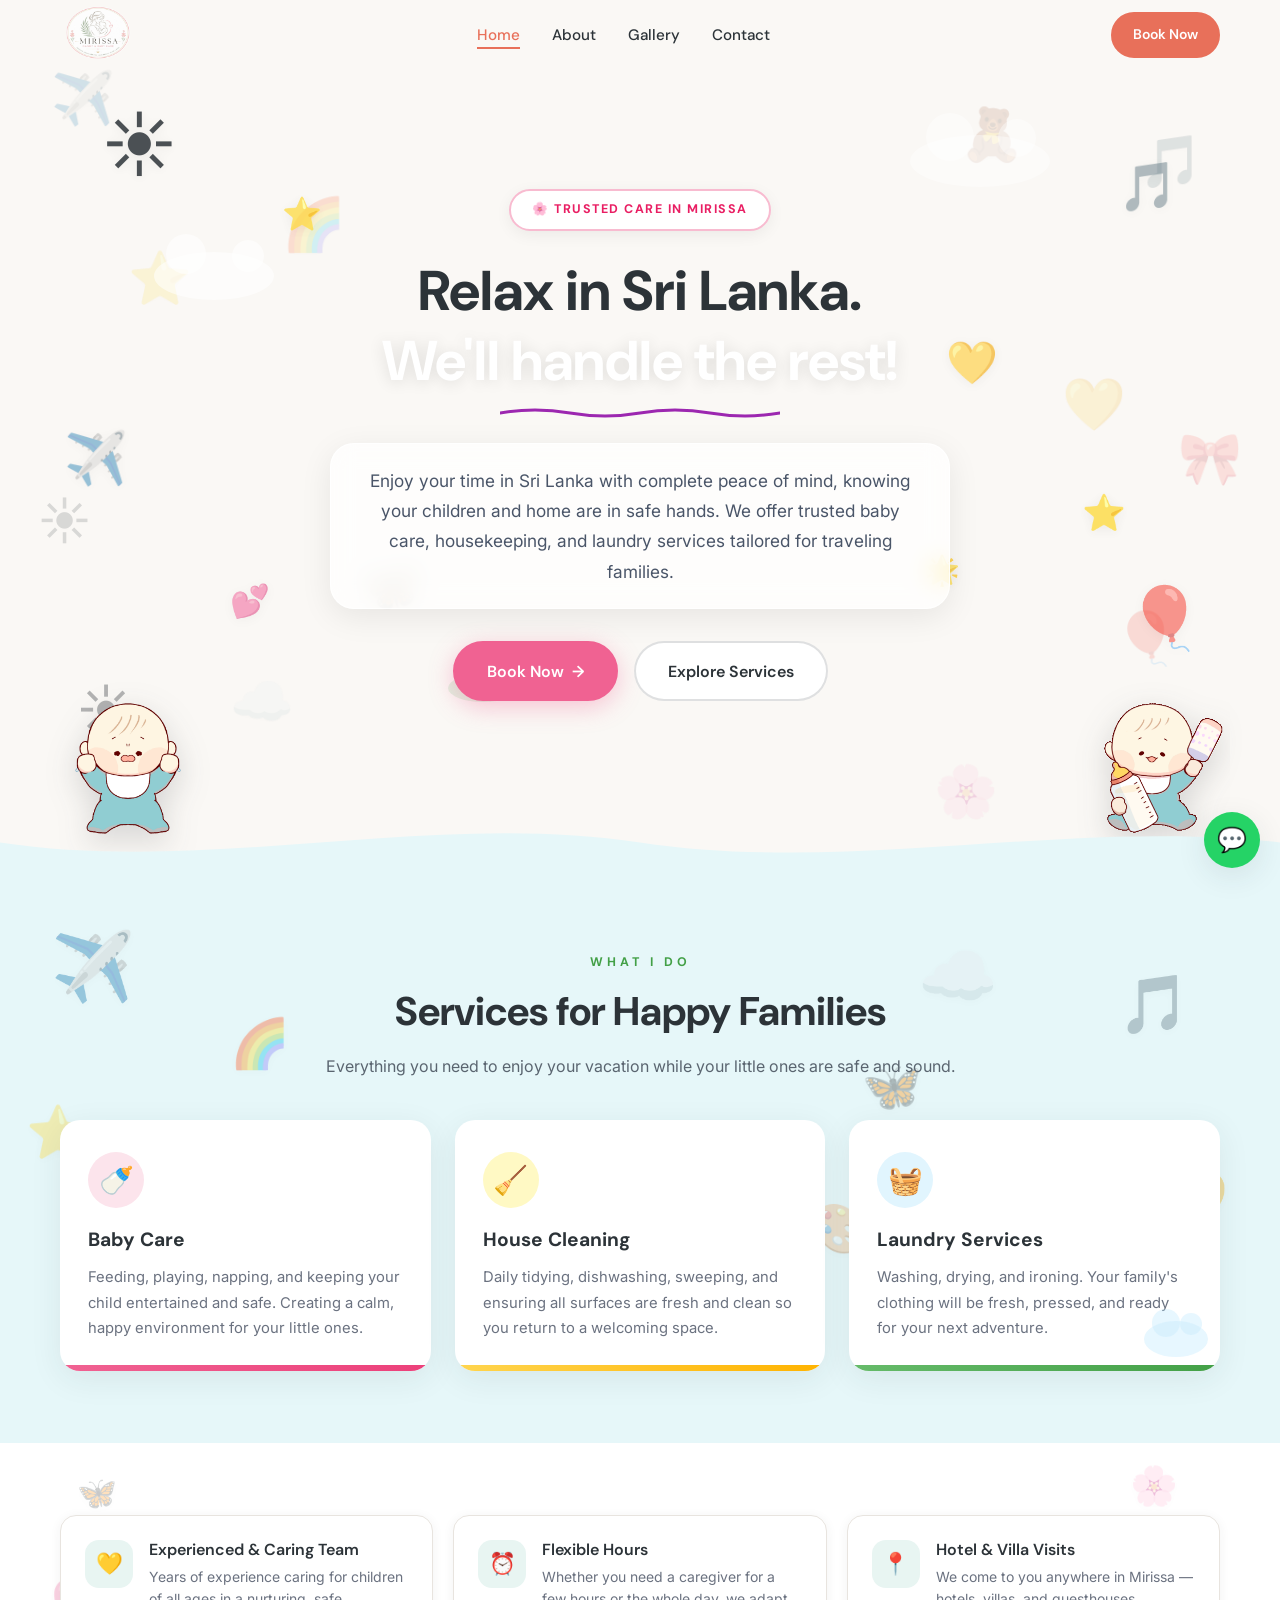
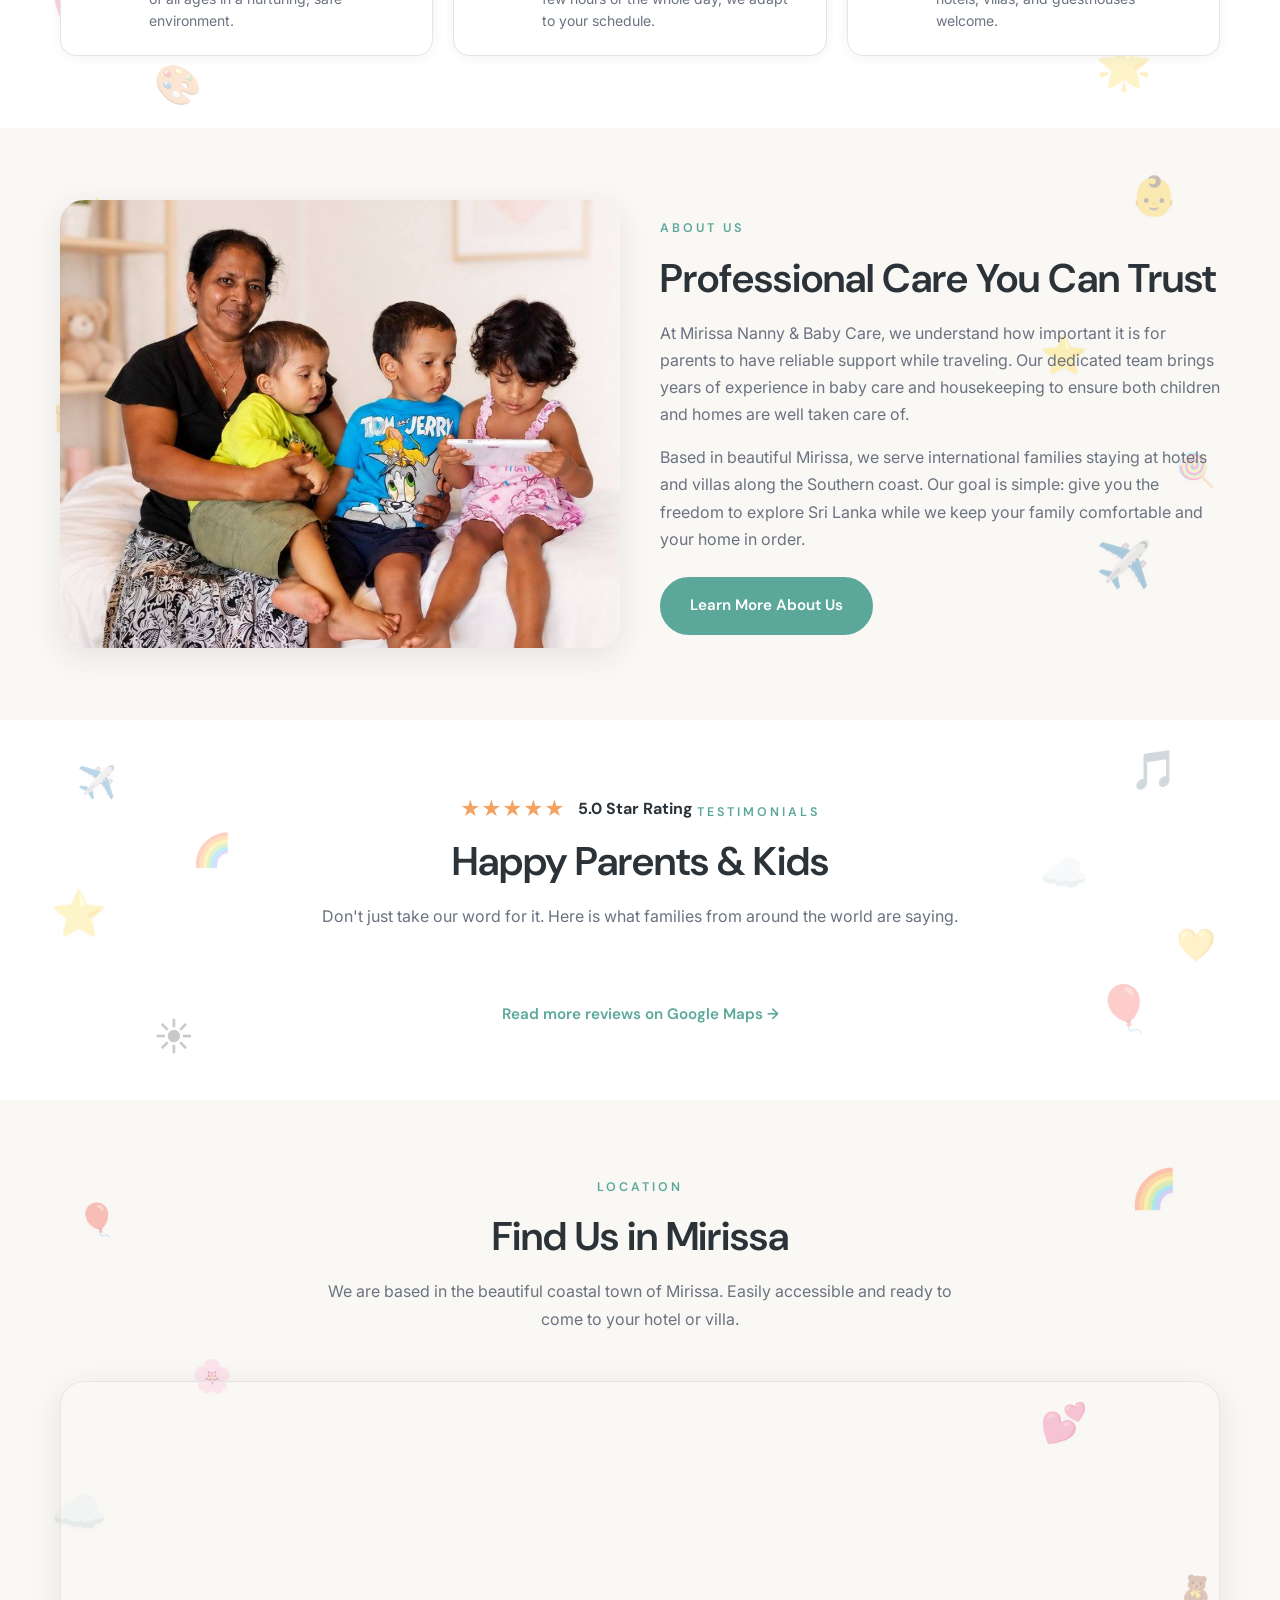
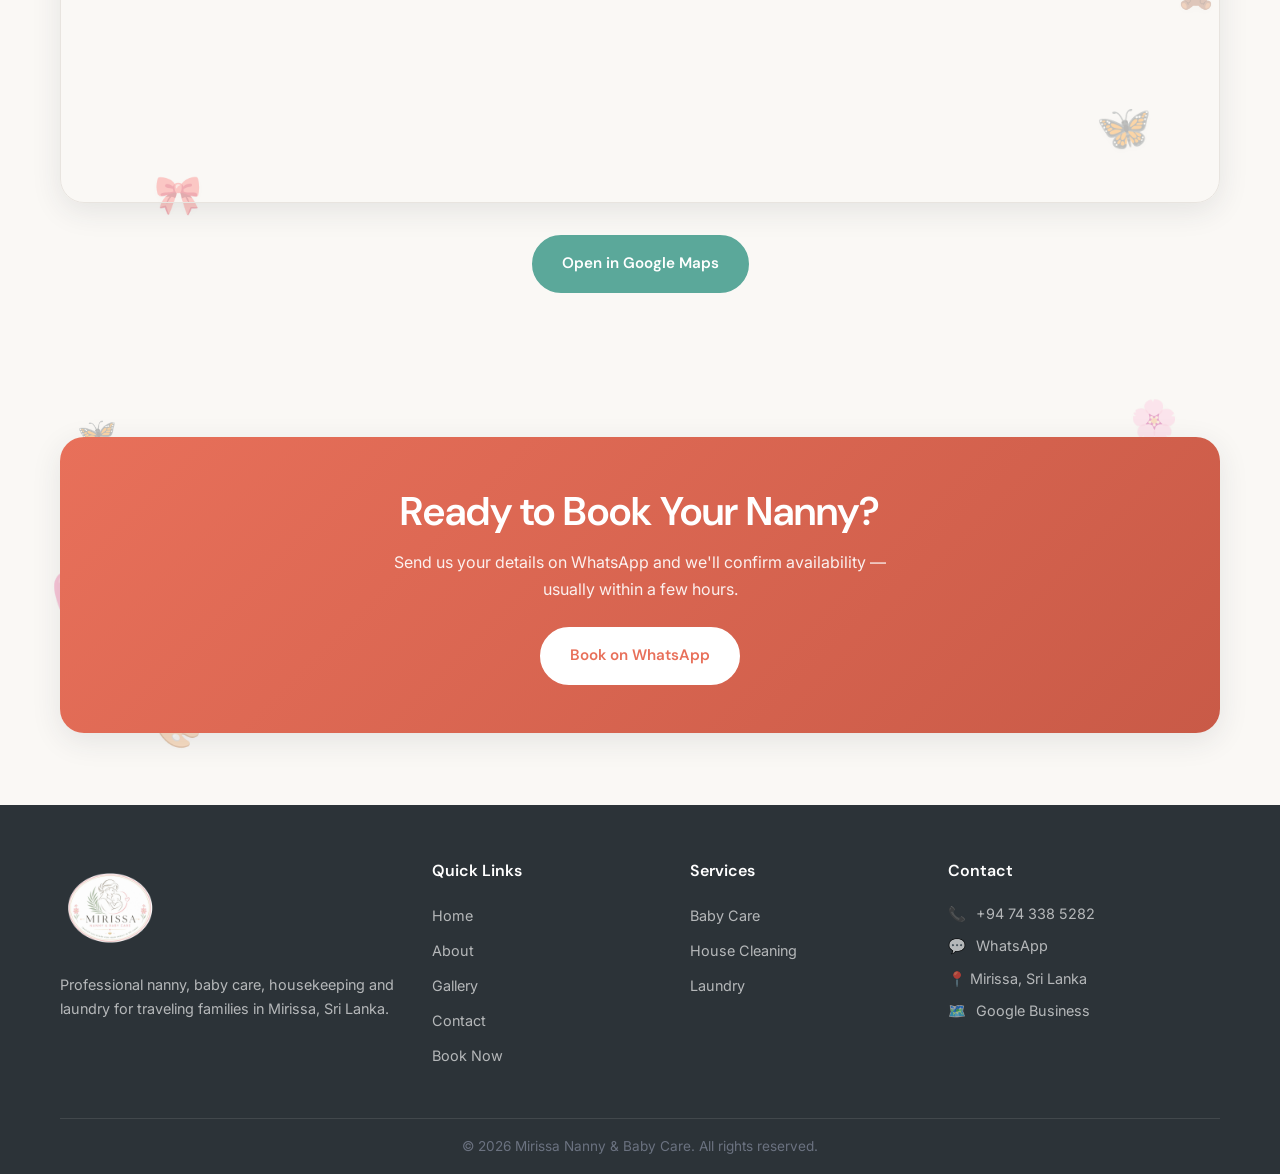
==== commit a524153c: "add gallery page" ====
--- a/index.html
+++ b/index.html
@@ -75,6 +75,7 @@
         <ul class="nav-list">
           <li><a href="index.html" class="nav-link active">Home</a></li>
           <li><a href="about.html" class="nav-link">About</a></li>
+          <li><a href="gallery.html" class="nav-link">Gallery</a></li>
           <li><a href="contact.html" class="nav-link">Contact</a></li>
         </ul>
       </nav>
@@ -88,6 +89,7 @@
     <ul class="mobile-nav-list">
       <li><a href="index.html" class="mobile-nav-link active">Home</a></li>
       <li><a href="about.html" class="mobile-nav-link">About</a></li>
+      <li><a href="gallery.html" class="mobile-nav-link">Gallery</a></li>
       <li><a href="contact.html" class="mobile-nav-link">Contact</a></li>
       <li><a href="contact.html#booking" class="btn btn-primary" style="margin-top:1rem;width:100%;">Book Now</a></li>
     </ul>
@@ -306,6 +308,7 @@
             <ul class="footer-links">
               <li><a href="index.html">Home</a></li>
               <li><a href="about.html">About</a></li>
+              <li><a href="gallery.html">Gallery</a></li>
               <li><a href="contact.html">Contact</a></li>
               <li><a href="contact.html#booking">Book Now</a></li>
             </ul>
--- a/css/style.css
+++ b/css/style.css
@@ -758,6 +758,10 @@
   background-position: center 38%;
 }
 
+.page-gallery .page-hero {
+  background-position: center 38%;
+}
+
 .page-hero::before {
   content: '';
   position: absolute;
@@ -1282,6 +1286,74 @@
   background: rgba(44, 51, 56, 0.15);
 }
 
+/* --- Gallery Slider --- */
+.gallery-slider {
+  position: relative;
+  display: flex;
+  align-items: center;
+  gap: 0.75rem;
+}
+
+.gallery-slider-track {
+  display: flex;
+  gap: 1rem;
+  overflow-x: auto;
+  scroll-snap-type: x mandatory;
+  scroll-behavior: smooth;
+  padding: 0.25rem;
+  -webkit-overflow-scrolling: touch;
+  scrollbar-width: none;
+}
+
+.gallery-slider-track::-webkit-scrollbar {
+  display: none;
+}
+
+.gallery-slide {
+  flex: 0 0 78%;
+  scroll-snap-align: center;
+  aspect-ratio: 4/3;
+}
+
+@media (min-width: 640px) {
+  .gallery-slide { flex-basis: 46%; }
+}
+
+@media (min-width: 1024px) {
+  .gallery-slide { flex-basis: 30%; }
+}
+
+.gallery-slider-btn {
+  flex: 0 0 auto;
+  width: 44px;
+  height: 44px;
+  border-radius: 50%;
+  border: none;
+  background: #fff;
+  color: var(--primary-dark, #2C3338);
+  font-size: 1rem;
+  cursor: pointer;
+  box-shadow: var(--shadow-sm);
+  display: flex;
+  align-items: center;
+  justify-content: center;
+  transition: background var(--transition), transform var(--transition);
+  z-index: 2;
+}
+
+.gallery-slider-btn:hover {
+  background: var(--primary-light);
+  transform: scale(1.08);
+}
+
+.gallery-view-more {
+  margin-top: 2rem;
+}
+
+@media (max-width: 480px) {
+  .gallery-slider-btn { width: 36px; height: 36px; }
+}
+
 /* --- Lightbox --- */
 .lightbox {
   position: fixed;
